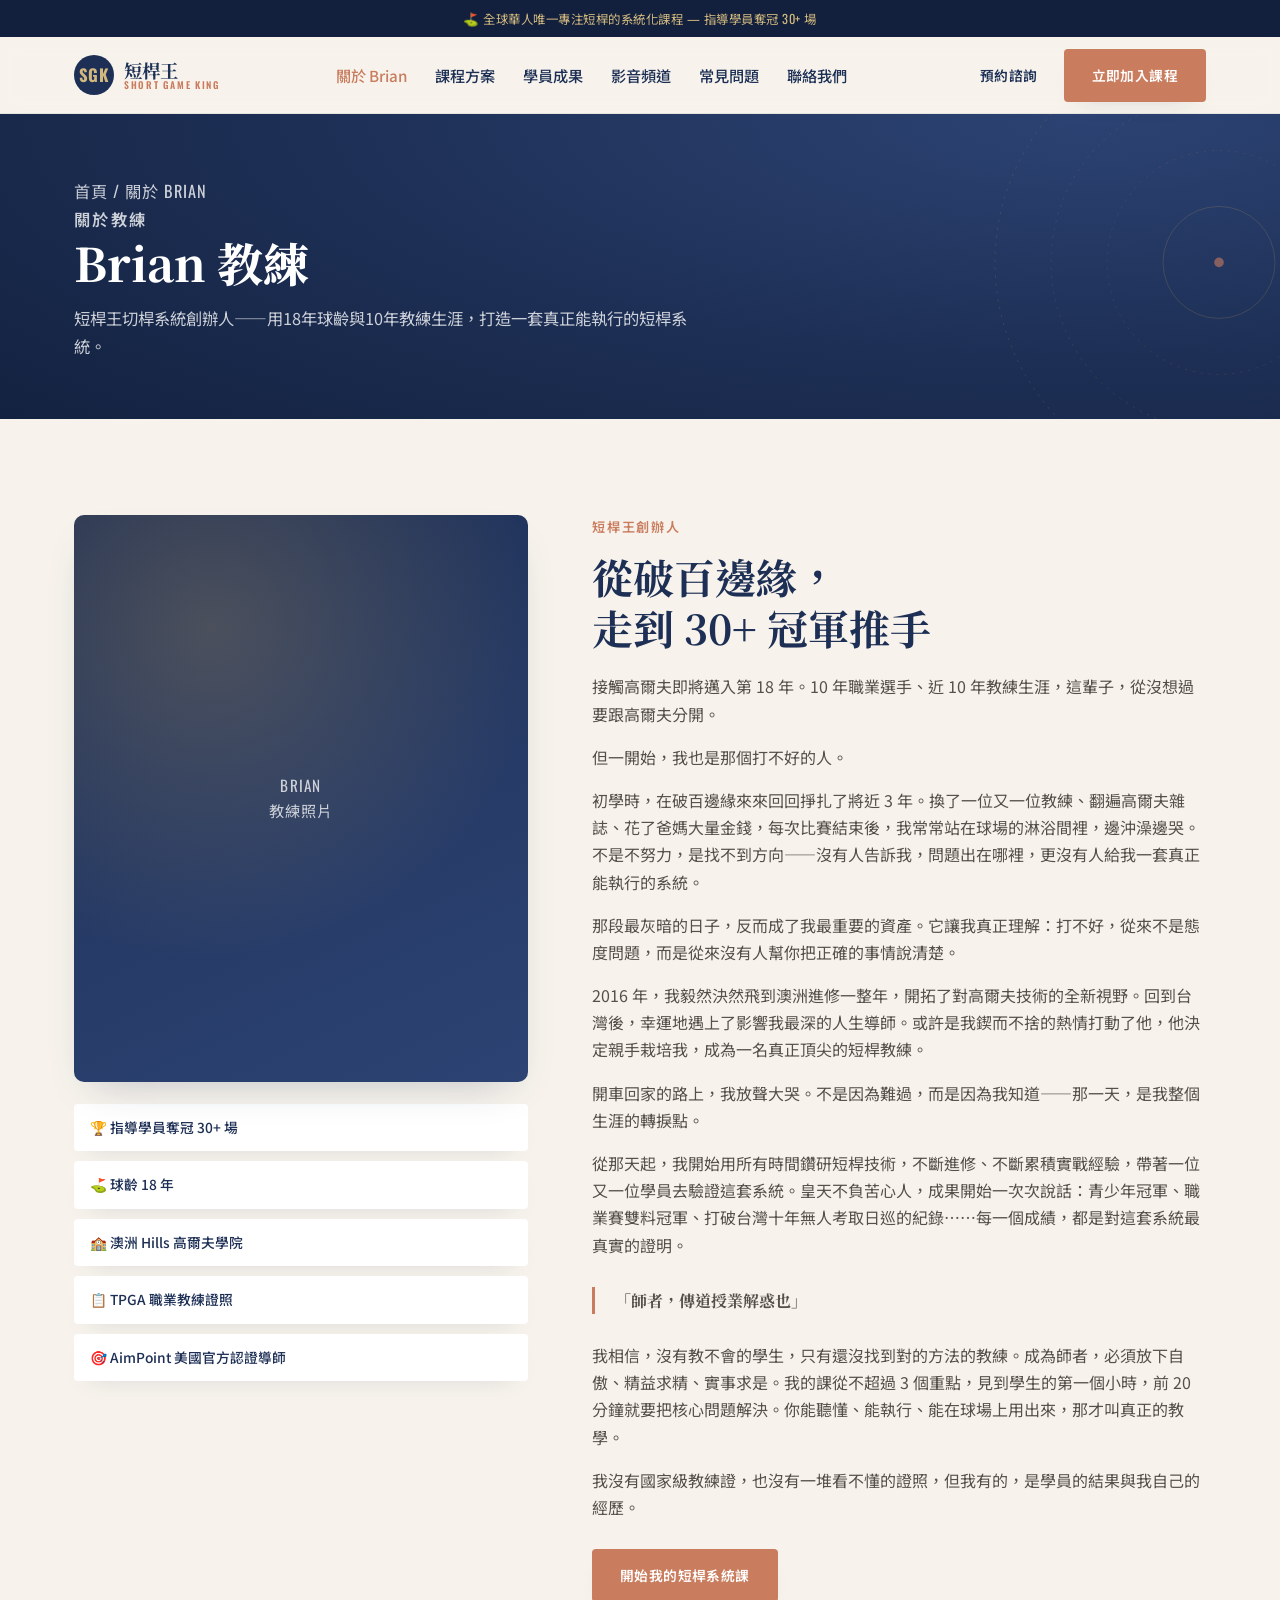
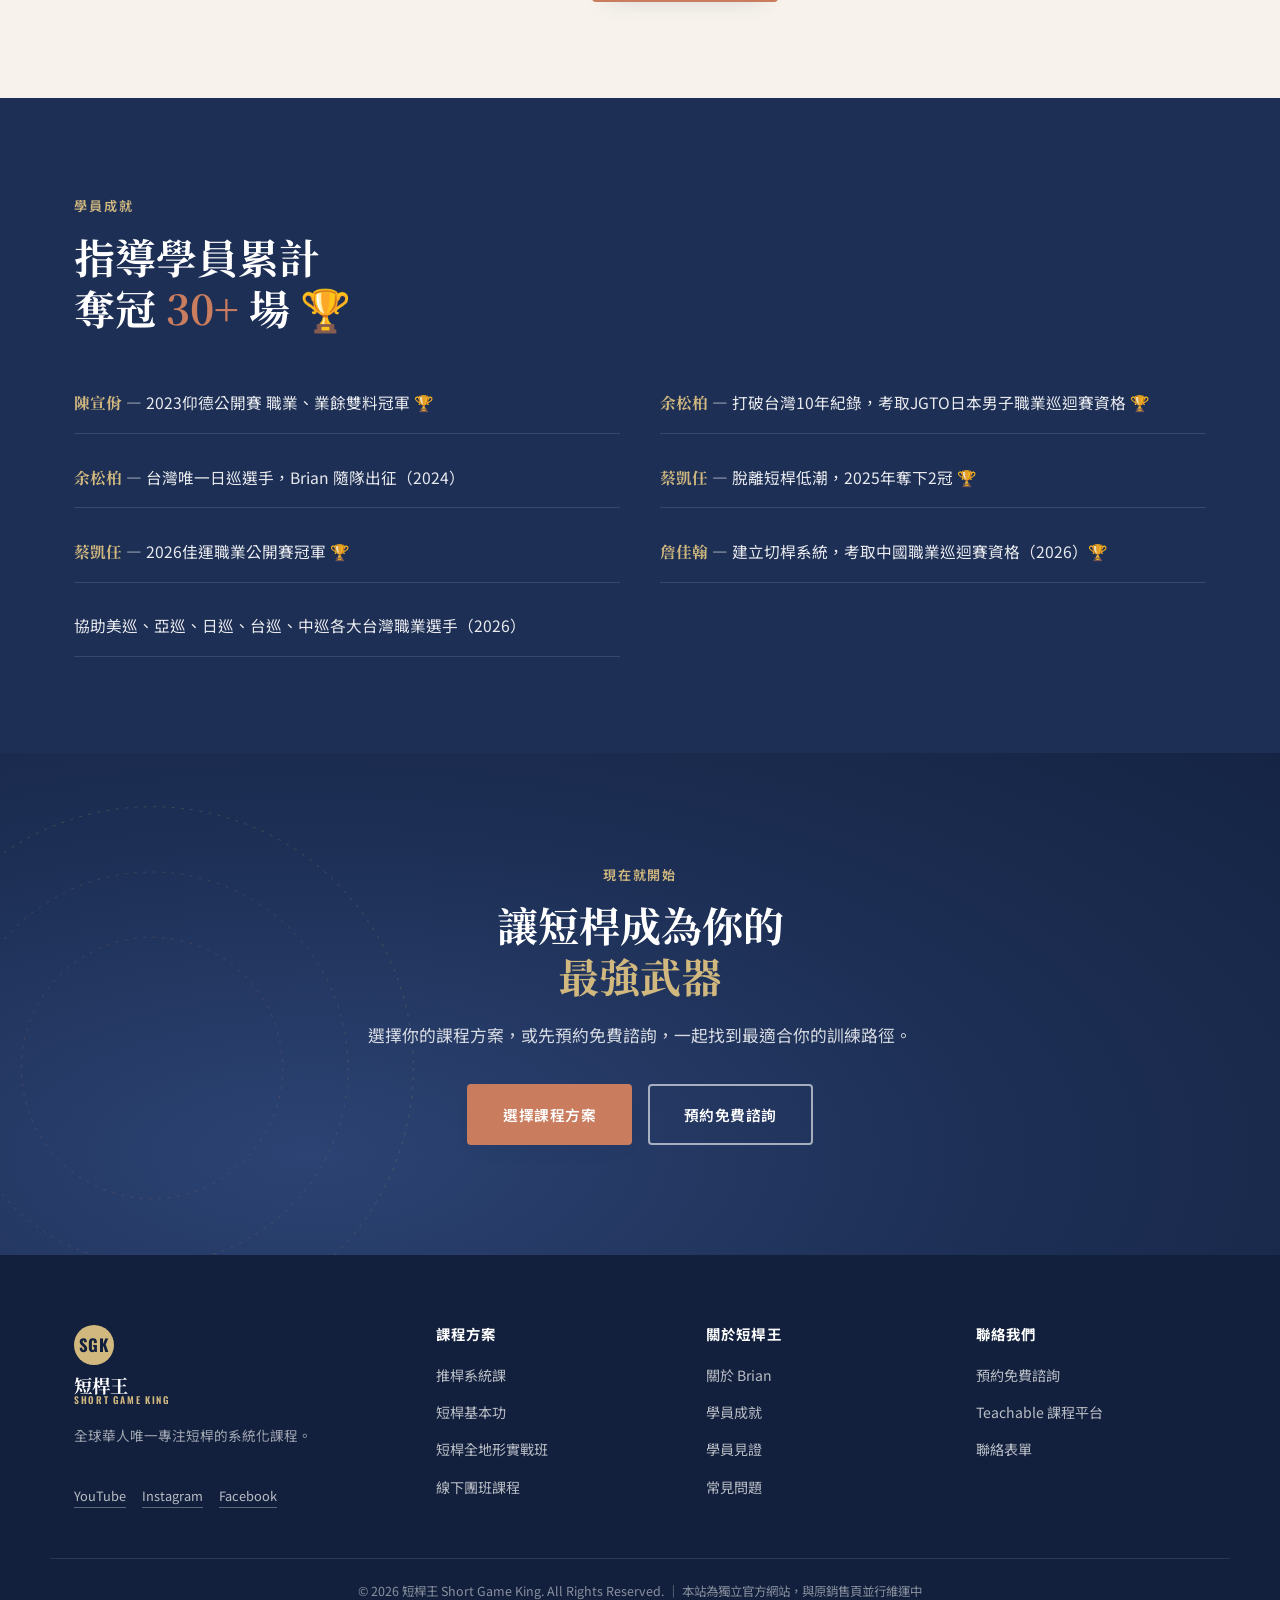
==== about.html @ 6f1ddd5a "Add files via upload" ====
<!DOCTYPE html>
<html lang="zh-Hant">
<head>
<meta charset="UTF-8">
<meta name="viewport" content="width=device-width, initial-scale=1.0">
<title>關於 Brian｜短桿王 SHORT GAME KING</title>
<meta name="description" content="認識短桿王創辦人Brian教練——18年球齡、TPGA職業教練、AimPoint美國官方認證導師。">
<link rel="icon" href="data:,">
<link rel="preconnect" href="https://fonts.googleapis.com">
<link rel="preconnect" href="https://fonts.gstatic.com" crossorigin>
<link href="https://fonts.googleapis.com/css2?family=Noto+Serif+TC:wght@500;700;900&family=Noto+Sans+TC:wght@400;500;700&family=Oswald:wght@400;500;600;700&display=swap" rel="stylesheet">
<link rel="stylesheet" href="assets/css/style.css">
</head>
<body class="">
<div class="announce-bar">
  <span>⛳ 全球華人唯一專注短桿的系統化課程 — 指導學員奪冠 30+ 場</span>
</div>

<header class="site-header" id="siteHeader">
  <div class="container header-inner">
    <a href="index.html" class="brand">
      <span class="brand-mark">SGK</span>
      <span class="brand-text">短桿王<em>SHORT GAME KING</em></span>
    </a>

    <nav class="main-nav" id="mainNav">
      <ul>
        <li><a href="about.html" class="is-active">關於 Brian</a></li>
        <li class="has-dropdown">
          <a href="courses.html">課程方案</a>
          <ul class="dropdown">
            <li><a href="courses.html#course-putting">推桿系統課</a></li>
            <li><a href="courses.html#course-basic">短桿基本功</a></li>
            <li><a href="courses.html#course-pro">短桿全地形實戰班</a></li>
            <li><a href="courses.html#group-class">切桿線下團班</a></li>
          </ul>
        </li>
        <li><a href="results.html">學員成果</a></li>
        <li><a href="media.html">影音頻道</a></li>
        <li><a href="faq.html">常見問題</a></li>
        <li><a href="contact.html">聯絡我們</a></li>
      </ul>
    </nav>

    <div class="header-cta">
      <a href="contact.html" class="btn btn-ghost">預約諮詢</a>
      <a href="courses.html" class="btn btn-primary">立即加入課程</a>
    </div>

    <button class="nav-toggle" id="navToggle" aria-label="開啟選單" aria-expanded="false">
      <span></span><span></span><span></span>
    </button>
  </div>
</header>
<main>
  <section class="page-hero">
    <div class="rings-decor " aria-hidden="true">
      <svg viewBox="0 0 600 600" xmlns="http://www.w3.org/2000/svg">
        <circle cx="300" cy="300" r="280" class="ring ring-1"/>
        <circle cx="300" cy="300" r="210" class="ring ring-2"/>
        <circle cx="300" cy="300" r="140" class="ring ring-3"/>
        <circle cx="300" cy="300" r="70" class="ring ring-4"/>
        <circle cx="300" cy="300" r="6" class="ring-pin"/>
      </svg>
    </div>
    <div class="container">
      <p class="breadcrumb"><a href="index.html">首頁</a> / 關於 Brian</p>
      <p class="section-eyebrow section-eyebrow--light">關於教練</p>
      <h1>Brian 教練</h1>
      <p>短桿王切桿系統創辦人——用18年球齡與10年教練生涯，打造一套真正能執行的短桿系統。</p>
    </div>
  </section>


  <section class="coach section">
    <div class="container coach-grid">
      <div class="coach-media" aria-hidden="true">
        <div class="coach-photo-frame"><span class="coach-photo-placeholder">Brian<br>教練照片</span></div>
        <div class="coach-badges">
          <span>🏆 指導學員奪冠 30+ 場</span>
          <span>⛳ 球齡 18 年</span>
          <span>🏫 澳洲 Hills 高爾夫學院</span>
          <span>📋 TPGA 職業教練證照</span>
          <span>🎯 AimPoint 美國官方認證導師</span>
        </div>
      </div>
      <div class="coach-content">
        <p class="section-eyebrow">短桿王創辦人</p>
        <h2 class="section-title">從破百邊緣，<br>走到 30+ 冠軍推手</h2>
        <div class="coach-story">
          <p>接觸高爾夫即將邁入第 18 年。10 年職業選手、近 10 年教練生涯，這輩子，從沒想過要跟高爾夫分開。</p>
          <p>但一開始，我也是那個打不好的人。</p>
          <p>初學時，在破百邊緣來來回回掙扎了將近 3 年。換了一位又一位教練、翻遍高爾夫雜誌、花了爸媽大量金錢，每次比賽結束後，我常常站在球場的淋浴間裡，邊沖澡邊哭。不是不努力，是找不到方向——沒有人告訴我，問題出在哪裡，更沒有人給我一套真正能執行的系統。</p>
          <p>那段最灰暗的日子，反而成了我最重要的資產。它讓我真正理解：打不好，從來不是態度問題，而是從來沒有人幫你把正確的事情說清楚。</p>
          <p>2016 年，我毅然決然飛到澳洲進修一整年，開拓了對高爾夫技術的全新視野。回到台灣後，幸運地遇上了影響我最深的人生導師。或許是我鍥而不捨的熱情打動了他，他決定親手栽培我，成為一名真正頂尖的短桿教練。</p>
          <p>開車回家的路上，我放聲大哭。不是因為難過，而是因為我知道——那一天，是我整個生涯的轉捩點。</p>
          <p>從那天起，我開始用所有時間鑽研短桿技術，不斷進修、不斷累積實戰經驗，帶著一位又一位學員去驗證這套系統。皇天不負苦心人，成果開始一次次說話：青少年冠軍、職業賽雙料冠軍、打破台灣十年無人考取日巡的紀錄⋯⋯每一個成績，都是對這套系統最真實的證明。</p>
          <p class="coach-quote">「師者，傳道授業解惑也」</p>
          <p>我相信，沒有教不會的學生，只有還沒找到對的方法的教練。成為師者，必須放下自傲、精益求精、實事求是。我的課從不超過 3 個重點，見到學生的第一個小時，前 20 分鐘就要把核心問題解決。你能聽懂、能執行、能在球場上用出來，那才叫真正的教學。</p>
          <p>我沒有國家級教練證，也沒有一堆看不懂的證照，但我有的，是學員的結果與我自己的經歷。</p>
        </div>
        <a href="courses.html" class="btn btn-primary">開始我的短桿系統課</a>
      </div>
    </div>
  </section>

  <section class="achievements section">
    <div class="container">
      <p class="section-eyebrow">學員成就</p>
      <h2 class="section-title">指導學員累計<br>奪冠 <span class="text-gold">30+</span> 場 🏆</h2>
      <ul class="achieve-list">
        <li><strong>陳宣佾</strong> — 2023仰德公開賽 職業、業餘雙料冠軍 🏆</li>
        <li><strong>余松柏</strong> — 打破台灣10年紀錄，考取JGTO日本男子職業巡迴賽資格 🏆</li>
        <li><strong>余松柏</strong> — 台灣唯一日巡選手，Brian 隨隊出征（2024）</li>
        <li><strong>蔡凱任</strong> — 脫離短桿低潮，2025年奪下2冠 🏆</li>
        <li><strong>蔡凱任</strong> — 2026佳運職業公開賽冠軍 🏆</li>
        <li><strong>詹佳翰</strong> — 建立切桿系統，考取中國職業巡迴賽資格（2026）🏆</li>
        <li>協助美巡、亞巡、日巡、台巡、中巡各大台灣職業選手（2026）</li>
      </ul>
    </div>
  </section>

  <section class="final-cta" id="contact-cta">
    <div class="rings-decor" aria-hidden="true">
      <svg viewBox="0 0 600 600" xmlns="http://www.w3.org/2000/svg">
        <circle cx="300" cy="300" r="280" class="ring ring-1"/>
        <circle cx="300" cy="300" r="210" class="ring ring-2"/>
        <circle cx="300" cy="300" r="140" class="ring ring-3"/>
      </svg>
    </div>
    <div class="container final-cta-inner">
      <p class="section-eyebrow section-eyebrow--light">現在就開始</p>
      <h2 class="section-title section-title--light">讓短桿成為你的<br><span class="text-gold">最強武器</span></h2>
      <p class="final-cta-desc">選擇你的課程方案，或先預約免費諮詢，一起找到最適合你的訓練路徑。</p>
      <div class="hero-actions">
        <a href="courses.html" class="btn btn-primary btn-lg">選擇課程方案</a>
        <a href="https://calendly.com/shortgameking_tw/1v1_call" class="btn btn-outline-light btn-lg" target="_blank" rel="noopener">預約免費諮詢</a>
      </div>
    </div>
  </section>

</main>
<footer class="site-footer">
  <div class="container footer-grid">
    <div class="footer-brand">
      <span class="brand-mark">SGK</span>
      <span class="brand-text">短桿王<em>SHORT GAME KING</em></span>
      <p>全球華人唯一專注短桿的系統化課程。</p>
      <ul class="footer-social">
        <li><a href="#" id="footer-youtube">YouTube</a></li>
        <li><a href="#" id="footer-instagram">Instagram</a></li>
        <li><a href="#" id="footer-facebook">Facebook</a></li>
      </ul>
    </div>
    <div class="footer-col">
      <h4>課程方案</h4>
      <ul>
        <li><a href="courses.html#course-putting">推桿系統課</a></li>
        <li><a href="courses.html#course-basic">短桿基本功</a></li>
        <li><a href="courses.html#course-pro">短桿全地形實戰班</a></li>
        <li><a href="courses.html#group-class">線下團班課程</a></li>
      </ul>
    </div>
    <div class="footer-col">
      <h4>關於短桿王</h4>
      <ul>
        <li><a href="about.html">關於 Brian</a></li>
        <li><a href="results.html">學員成就</a></li>
        <li><a href="results.html#testimonials">學員見證</a></li>
        <li><a href="faq.html">常見問題</a></li>
      </ul>
    </div>
    <div class="footer-col">
      <h4>聯絡我們</h4>
      <ul>
        <li><a href="https://calendly.com/shortgameking_tw/1v1_call" target="_blank" rel="noopener">預約免費諮詢</a></li>
        <li><a href="https://shortgameking_tw.teachable.com" target="_blank" rel="noopener">Teachable 課程平台</a></li>
        <li><a href="contact.html">聯絡表單</a></li>
      </ul>
    </div>
  </div>
  <div class="container footer-bottom">
    <p>© <span id="year"></span> 短桿王 Short Game King. All Rights Reserved. ｜ 本站為獨立官方網站，與原銷售頁並行維運中</p>
  </div>
</footer>

<a href="contact.html" class="sticky-cta">預約免費諮詢</a>

<script src="assets/js/script.js"></script>
</body>
</html>
---- assets/css/style.css ----
/* ==========================================================
   短桿王 SHORT GAME KING — 官方網站 Design Tokens
   Color: Navy #1D2F55 / Terracotta #C97C5E / Gold #C9A45C / Cream #F7F3EC
   Type: Noto Serif TC (display) + Noto Sans TC (body) + Oswald (utility/stat)
   Signature: 距離環 Distance Rings — 呼應 AimPoint 果嶺判讀 / 推桿距離控制
   ========================================================== */

:root{
  --navy:        #1D2F55;
  --navy-deep:   #12203D;
  --navy-tint:   #2C4373;
  --terracotta:  #C97C5E;
  --terracotta-deep:#B0603F;
  --gold:        #C9A45C;
  --gold-light:  #D1B87F;
  --cream:       #F7F3EC;
  --cream-deep:  #EFE8DA;
  --ink:         #201C18;
  --ink-soft:    #55504A;
  --white:       #FFFFFF;

  --font-display: 'Noto Serif TC', serif;
  --font-body:    'Noto Sans TC', sans-serif;
  --font-utility: 'Oswald', 'Noto Sans TC', sans-serif;

  --radius: 4px;
  --radius-lg: 10px;
  --shadow-card: 0 18px 40px -20px rgba(29,47,85,.28);
  --shadow-soft: 0 10px 26px -16px rgba(29,47,85,.22);
  --container-w: 1180px;
}

*,*::before,*::after{ box-sizing: border-box; }
html{ scroll-behavior: smooth; }
body{
  margin:0;
  font-family: var(--font-body);
  color: var(--ink);
  background: var(--cream);
  line-height: 1.7;
  -webkit-font-smoothing: antialiased;
}
img{ max-width:100%; display:block; }
a{ color: inherit; text-decoration: none; }
ul{ list-style:none; margin:0; padding:0; }
h1,h2,h3,h4{ font-family: var(--font-display); margin:0; color: var(--navy); line-height:1.25; }
p{ margin:0 0 1em; }
.container{ max-width: var(--container-w); margin:0 auto; padding: 0 24px; }

:focus-visible{ outline: 3px solid var(--terracotta); outline-offset: 2px; }

@media (prefers-reduced-motion: reduce){
  *{ animation-duration: .001ms !important; animation-iteration-count: 1 !important; transition-duration: .001ms !important; scroll-behavior: auto !important; }
}

/* ---------- Buttons ---------- */
.btn{
  display:inline-flex; align-items:center; gap:8px;
  font-family: var(--font-utility);
  font-weight:600; letter-spacing:.03em; text-transform:uppercase; font-size:.86rem;
  padding: 13px 26px;
  border-radius: var(--radius);
  border: 2px solid transparent;
  cursor:pointer;
  transition: transform .18s ease, box-shadow .18s ease, background .18s ease, color .18s ease, border-color .18s ease;
  white-space: nowrap;
}
.btn:hover{ transform: translateY(-2px); }
.btn-primary{ background: var(--terracotta); color: var(--white); box-shadow: var(--shadow-soft); }
.btn-primary:hover{ background: var(--terracotta-deep); }
.btn-outline{ background: transparent; color: var(--navy); border-color: var(--navy); }
.btn-outline:hover{ background: var(--navy); color: var(--white); }
.btn-outline-light{ background: transparent; color: var(--white); border-color: rgba(255,255,255,.6); }
.btn-outline-light:hover{ background: var(--white); color: var(--navy); border-color: var(--white); }
.btn-ghost{ background: transparent; color: var(--navy); padding: 13px 14px; }
.btn-ghost:hover{ color: var(--terracotta); transform:none; }
.btn-lg{ padding: 16px 34px; font-size: .92rem; }
.btn-sm{ padding: 9px 18px; font-size: .76rem; width:100%; justify-content:center; }

/* ---------- Section shells ---------- */
.section{ padding: 96px 0; }
.section.section-tight{ padding: 70px 0; }
.section-eyebrow{
  font-family: var(--font-utility);
  text-transform: uppercase; letter-spacing:.14em; font-size:.82rem;
  color: var(--terracotta); font-weight:600; margin: 0 0 14px;
}
.section-eyebrow--light{ color: var(--gold-light); }
.section-title{ font-size: clamp(1.9rem, 3.2vw, 2.7rem); font-weight:700; margin-bottom: 20px; }
.section-title--light{ color: var(--white); }
.section-desc{ max-width: 640px; color: var(--ink-soft); font-size: 1.05rem; }
.text-gold{ color: var(--terracotta); }
.final-cta .text-gold, .page-hero .text-gold{ color: var(--gold-light); }

/* ==========================================================
   Announcement bar + Header
   ========================================================== */
.announce-bar{
  background: var(--navy-deep); color: var(--gold-light);
  text-align:center; font-family: var(--font-utility);
  font-size: .78rem; letter-spacing:.04em; padding: 8px 16px;
}

.site-header{
  position: sticky; top:0; z-index: 60;
  background: rgba(247,243,236,.92); backdrop-filter: blur(8px);
  border-bottom: 1px solid rgba(29,47,85,.08);
}
.header-inner{ display:flex; align-items:center; justify-content:space-between; gap: 24px; height: 76px; }
.brand{ display:flex; align-items:center; gap:10px; flex-shrink:0; }
.brand-mark{
  font-family: var(--font-utility); font-weight:700; font-size:1.05rem;
  background: var(--navy); color: var(--gold-light);
  width:40px; height:40px; border-radius:50%;
  display:flex; align-items:center; justify-content:center; letter-spacing:.02em;
}
.brand-text{ font-family: var(--font-display); font-weight:700; font-size:1.15rem; color: var(--navy); display:flex; flex-direction:column; line-height:1.1; }
.brand-text em{ font-style:normal; font-family: var(--font-utility); font-size:.6rem; letter-spacing:.18em; color: var(--terracotta); font-weight:600; }

.main-nav ul{ display:flex; gap: 28px; }
.main-nav > ul > li{ position:relative; }
.main-nav a{ font-size:.95rem; font-weight:500; color: var(--navy); padding:8px 0; }
.main-nav > ul > li > a:hover, .main-nav a.is-active{ color: var(--terracotta); }
.has-dropdown .dropdown{
  position:absolute; top: 100%; left:50%; transform: translateX(-50%);
  background: var(--white); border-radius: var(--radius-lg); box-shadow: var(--shadow-card);
  padding: 10px; min-width: 220px; opacity:0; visibility:hidden; translate: 0 6px;
  transition: opacity .18s ease, translate .18s ease, visibility .18s ease;
}
.has-dropdown:hover .dropdown, .has-dropdown:focus-within .dropdown{ opacity:1; visibility:visible; translate:0 0; }
.dropdown li a{ display:block; padding: 9px 12px; border-radius: 6px; font-size:.88rem; }
.dropdown li a:hover{ background: var(--cream); color: var(--terracotta); }

.header-cta{ display:flex; align-items:center; gap: 10px; flex-shrink:0; }
.nav-toggle{ display:none; }

@media (max-width: 960px){
  .main-nav{
    position: fixed; inset: 76px 0 0 0; background: var(--navy);
    padding: 30px 24px; transform: translateX(100%);
    transition: transform .28s ease; overflow-y:auto;
  }
  .main-nav.open{ transform: translateX(0); }
  .main-nav ul{ flex-direction:column; gap: 4px; }
  .main-nav a{ color: var(--white); font-size:1.05rem; padding: 12px 4px; display:block; }
  .has-dropdown .dropdown{
    position:static; transform:none; box-shadow:none; background: rgba(255,255,255,.06);
    opacity:1; visibility:visible; margin-top:4px;
  }
  .dropdown li a{ color: var(--cream); }
  .dropdown li a:hover{ background: rgba(255,255,255,.08); color: var(--gold-light); }
  .header-cta{ display:none; }
  .nav-toggle{
    display:flex; flex-direction:column; justify-content:center; gap:5px;
    width:38px; height:38px; background:none; border:none; cursor:pointer; padding:0;
  }
  .nav-toggle span{ width:100%; height:2px; background: var(--navy); transition: transform .25s ease, opacity .25s ease; }
  .nav-toggle[aria-expanded="true"] span:nth-child(1){ transform: translateY(7px) rotate(45deg); }
  .nav-toggle[aria-expanded="true"] span:nth-child(2){ opacity:0; }
  .nav-toggle[aria-expanded="true"] span:nth-child(3){ transform: translateY(-7px) rotate(-45deg); }
}

/* ==========================================================
   Hero (homepage) — 距離環 Distance Rings signature
   ========================================================== */
.hero{
  position:relative; overflow:hidden;
  background: radial-gradient(120% 140% at 78% 20%, var(--navy-tint) 0%, var(--navy) 46%, var(--navy-deep) 100%);
  padding: 100px 0 120px;
  isolation: isolate;
}
.rings-decor{
  position:absolute; z-index:-1; opacity:.9;
}
.rings-decor svg{ width:100%; height:100%; }
.rings-decor .ring{ fill:none; stroke: rgba(201,164,92,.35); stroke-width:1; stroke-dasharray: 3 7; }
.rings-decor .ring-2{ stroke: rgba(201,164,92,.28); }
.rings-decor .ring-3{ stroke: rgba(201,124,94,.32); }
.rings-decor .ring-4{ stroke: rgba(201,164,92,.4); stroke-dasharray: none; }
.rings-decor .ring-pin{ fill: var(--terracotta); }

.hero .rings-decor{ top:50%; right:-8%; translate: 0 -50%; width: min(60vw, 720px); aspect-ratio:1; }

.hero-inner{ max-width: 660px; }
.eyebrow{
  font-family: var(--font-utility); text-transform:uppercase; letter-spacing:.16em;
  color: var(--gold-light); font-size:.85rem; font-weight:600; margin: 0 0 18px;
}
.hero h1{
  color: var(--white); font-size: clamp(2.5rem, 5.4vw, 4.1rem); font-weight:900; margin-bottom: 26px;
}
.hero-lede{ color: rgba(255,255,255,.82); font-size: 1.12rem; max-width: 560px; margin-bottom: 34px; }
.hero-actions{ display:flex; flex-wrap:wrap; gap: 16px; margin-bottom: 40px; }
.hero-checks{ display:flex; flex-direction:column; gap:10px; }
.hero-checks li{ color: rgba(255,255,255,.88); font-size:.96rem; padding-left: 28px; position:relative; }
.hero-checks li::before{ content:"✓"; position:absolute; left:0; top:0; color: var(--gold); font-weight:700; }

/* ---------- Page hero (inner pages) ---------- */
.page-hero{
  position:relative; overflow:hidden; isolation:isolate;
  background: radial-gradient(120% 160% at 85% 0%, var(--navy-tint) 0%, var(--navy) 50%, var(--navy-deep) 100%);
  padding: 64px 0 58px;
}
.page-hero .rings-decor{ top:50%; right:-14%; translate:0 -50%; width: min(46vw,480px); aspect-ratio:1; opacity:.6; }
.breadcrumb{ font-family: var(--font-utility); font-size:.76rem; letter-spacing:.06em; color: rgba(255,255,255,.55); margin-bottom:16px; text-transform:uppercase; }
.breadcrumb a{ color: rgba(255,255,255,.75); }
.breadcrumb a:hover{ color: var(--gold-light); }
.page-hero h1{ color:var(--white); font-size: clamp(2rem,3.6vw,2.9rem); font-weight:800; margin-bottom:14px; }
.page-hero p{ color: rgba(255,255,255,.78); max-width: 620px; font-size:1.02rem; margin:0; }

/* ---------- Stat bar ---------- */
.stat-bar{ background: var(--navy-deep); border-top: 1px solid rgba(255,255,255,.08); }
.stat-grid{ display:grid; grid-template-columns: repeat(4,1fr); padding: 34px 24px; }
.stat{ text-align:center; border-left: 1px solid rgba(255,255,255,.12); padding: 0 12px; }
.stat:first-child{ border-left:none; }
.stat-num{ display:block; font-family: var(--font-utility); font-weight:700; font-size: clamp(1.3rem,2.4vw,1.9rem); color: var(--gold-light); letter-spacing:.02em; }
.stat-label{ display:block; font-size:.78rem; color: rgba(255,255,255,.7); margin-top:4px; letter-spacing:.03em; }
@media (max-width: 720px){
  .stat-grid{ grid-template-columns: repeat(2,1fr); row-gap: 22px; }
  .stat:nth-child(3){ border-left: 1px solid rgba(255,255,255,.12); }
}

/* ==========================================================
   Pain points
   ========================================================== */
.pain{ background: var(--cream); }
.pain-grid{ display:grid; grid-template-columns: repeat(4,1fr); gap: 22px; margin-top: 44px; }
.pain-card{ background: var(--white); border-radius: var(--radius-lg); padding: 30px 24px; box-shadow: var(--shadow-soft); border-top: 3px solid var(--terracotta); }
.pain-icon{ font-size: 2rem; display:block; margin-bottom: 14px; }
.pain-card h3{ font-size: 1.08rem; margin-bottom: 10px; }
.pain-card p{ color: var(--ink-soft); font-size:.92rem; margin:0; }
@media (max-width: 960px){ .pain-grid{ grid-template-columns: repeat(2,1fr); } }
@media (max-width: 560px){ .pain-grid{ grid-template-columns: 1fr; } }

/* ==========================================================
   Teaser cards (Home page → links out to full pages)
   ========================================================== */
.teaser-grid{ display:grid; grid-template-columns: repeat(3,1fr); gap: 26px; margin-top: 46px; }
.teaser-card{
  background: var(--white); border-radius: var(--radius-lg); padding: 32px 26px;
  box-shadow: var(--shadow-soft); display:flex; flex-direction:column; height:100%;
  border: 1px solid rgba(29,47,85,.06); transition: transform .2s ease, box-shadow .2s ease;
}
.teaser-card:hover{ transform: translateY(-4px); box-shadow: var(--shadow-card); }
.teaser-card .teaser-tag{ font-family: var(--font-utility); font-size:.72rem; text-transform:uppercase; letter-spacing:.08em; color: var(--terracotta); font-weight:600; margin-bottom:10px; }
.teaser-card h3{ font-size:1.2rem; margin-bottom: 10px; }
.teaser-card p{ color: var(--ink-soft); font-size:.92rem; flex-grow:1; }
.teaser-card .teaser-link{ font-family: var(--font-utility); font-weight:600; font-size:.85rem; color: var(--navy); text-transform:uppercase; letter-spacing:.03em; }
.teaser-card .teaser-link:hover{ color: var(--terracotta); }
@media (max-width: 900px){ .teaser-grid{ grid-template-columns: 1fr; } }

.two-up-teaser{ display:grid; grid-template-columns: 1fr 1fr; gap: 26px; margin-top: 46px; }
@media (max-width: 800px){ .two-up-teaser{ grid-template-columns: 1fr; } }

/* ==========================================================
   Pricing / Courses
   ========================================================== */
.courses{ background: var(--white); }
.pricing-grid{ display:grid; grid-template-columns: repeat(3,1fr); gap: 26px; margin-top: 50px; align-items: stretch; }
.price-card{ position:relative; background: var(--cream); border-radius: var(--radius-lg); padding: 34px 28px 30px; display:flex; flex-direction:column; border: 1px solid rgba(29,47,85,.08); }
.price-card--featured{ background: linear-gradient(165deg, var(--navy) 0%, var(--navy-deep) 100%); color: var(--white); box-shadow: 0 30px 60px -24px rgba(29,47,85,.5); transform: translateY(-10px); }
.price-card--featured .price-name, .price-card--featured .price-desc{ color: var(--white); }
.price-card--featured .price-sub, .price-card--featured .price-note{ color: rgba(255,255,255,.68); }
.price-card--featured .price-features li{ color: rgba(255,255,255,.92); border-color: rgba(255,255,255,.14); }
.price-card--featured .price-features li::before{ color: var(--gold-light); }
.price-badge{ position:absolute; top:-14px; left:28px; background: var(--terracotta); color:#fff; font-family: var(--font-utility); font-size:.72rem; letter-spacing:.08em; text-transform:uppercase; padding: 6px 14px; border-radius: 999px; font-weight:600; }
.price-name{ font-size:1.4rem; margin-bottom: 4px; }
.price-sub{ font-size:.84rem; color: var(--ink-soft); margin-bottom: 18px; }
.price-tag{ display:flex; align-items:baseline; gap:4px; margin-bottom:2px; }
.price-currency{ font-family: var(--font-utility); font-size:1.2rem; color: var(--terracotta); font-weight:600; }
.price-card--featured .price-currency{ color: var(--gold-light); }
.price-num{ font-family: var(--font-utility); font-size:2.6rem; font-weight:700; }
.price-unit{ font-family: var(--font-utility); font-size:.85rem; color: var(--ink-soft); }
.price-card--featured .price-unit{ color: rgba(255,255,255,.68); }
.price-note{ font-size:.78rem; color: var(--ink-soft); margin-bottom: 18px; }
.price-desc{ font-size:.92rem; color: var(--ink-soft); margin-bottom: 22px; }
.price-features{ margin-bottom: 26px; flex-grow:1; }
.price-features li{ padding: 9px 0 9px 26px; position:relative; font-size:.9rem; border-top: 1px solid rgba(29,47,85,.08); }
.price-features li:first-child{ border-top:none; }
.price-features li::before{ content:"✓"; position:absolute; left:0; top:9px; color: var(--terracotta); font-weight:700; }
.price-card .btn{ width:100%; justify-content:center; }
.price-upgrade{ font-size:.78rem; color: rgba(255,255,255,.75); margin: 14px 0 0; text-align:center; }
@media (max-width: 980px){
  .pricing-grid{ grid-template-columns: 1fr; max-width:460px; margin-inline:auto; }
  .price-card--featured{ transform:none; order:-1; }
}

/* ---------- Compare table ---------- */
.compare-wrap{ margin-top: 90px; }
.compare-title{ font-size: 1.15rem; font-weight:500; color: var(--ink-soft); max-width: 760px; margin-bottom: 30px; font-family: var(--font-body); }
.compare-table-scroll{ overflow-x:auto; border-radius: var(--radius-lg); box-shadow: var(--shadow-soft); }
.compare-table{ width:100%; border-collapse: collapse; min-width: 620px; background: var(--white); }
.compare-table th, .compare-table td{ padding: 14px 20px; text-align:center; font-size:.9rem; border-bottom: 1px solid rgba(29,47,85,.08); }
.compare-table thead th{ font-family: var(--font-display); font-weight:700; color: var(--navy); font-size:1rem; padding-top:24px; }
.compare-table thead th span{ display:block; font-family: var(--font-body); font-weight:400; font-size:.76rem; color: var(--ink-soft); margin-top:4px; }
.compare-table td:first-child, .compare-table th:first-child{ text-align:left; font-weight:500; color: var(--navy); }
.compare-table th.highlight{ background: var(--cream-deep); }
.compare-table td.highlight{ background: rgba(201,124,94,.06); font-weight:600; color: var(--terracotta-deep); }
.compare-table .group-label{ text-align:left; background: var(--navy); color: var(--gold-light); font-family: var(--font-utility); text-transform:uppercase; letter-spacing:.06em; font-size:.76rem; padding: 10px 20px; }
.compare-price-row td{ font-weight:700; font-size:1.05rem; color: var(--navy); }
.compare-price-row td span{ display:block; font-weight:400; font-size:.72rem; color: var(--ink-soft); }
.compare-cta-row td{ border-bottom:none; padding: 18px 20px 26px; }
.compare-footnote{ font-size:.8rem; color: var(--ink-soft); margin-top: 14px; }

/* ---------- Group class placeholder ---------- */
.group-class-note{ margin-top: 60px; background: var(--cream-deep); border: 1px dashed var(--terracotta); border-radius: var(--radius-lg); padding: 28px; display:flex; gap: 20px; align-items:flex-start; }
.group-class-icon{ font-size:1.8rem; flex-shrink:0; }
.group-class-note h4{ font-size:1.1rem; margin-bottom:8px; color: var(--navy); font-family: var(--font-display); }
.group-class-note p{ font-size:.92rem; color: var(--ink-soft); margin:0 0 6px; }
.placeholder-tag{ font-family: var(--font-utility); font-size:.72rem !important; letter-spacing:.06em; text-transform:uppercase; color: var(--terracotta) !important; font-weight:600; }

/* ==========================================================
   Coach (about page)
   ========================================================== */
.coach{ background: var(--cream); }
.coach-grid{ display:grid; grid-template-columns: 0.85fr 1.15fr; gap: 64px; align-items:start; }
.coach-photo-frame{ aspect-ratio: 4/5; border-radius: var(--radius-lg); background: linear-gradient(155deg, var(--navy) 0%, var(--navy-tint) 100%); display:flex; align-items:center; justify-content:center; box-shadow: var(--shadow-card); position:relative; overflow:hidden; }
.coach-photo-frame::after{ content:""; position:absolute; inset:0; background: radial-gradient(circle at 30% 20%, rgba(201,164,92,.25), transparent 60%); }
.coach-photo-placeholder{ color: rgba(255,255,255,.75); font-family: var(--font-utility); text-align:center; letter-spacing:.08em; font-size:.95rem; text-transform:uppercase; z-index:1; }
.coach-badges{ display:flex; flex-direction:column; gap:10px; margin-top: 22px; }
.coach-badges span{ background: var(--white); padding: 12px 16px; border-radius: var(--radius); font-size:.86rem; box-shadow: var(--shadow-soft); color: var(--navy); font-weight:500; }
.coach-role{ font-family: var(--font-utility); color: var(--terracotta); text-transform:uppercase; letter-spacing:.06em; font-size:.85rem; font-weight:600; margin-bottom: 26px; }
.coach-story p{ color: var(--ink-soft); font-size: 1rem; }
.coach-quote{ font-family: var(--font-display); font-size:1.3rem; color: var(--navy); font-weight:700; border-left: 3px solid var(--terracotta); padding-left: 20px; margin: 28px 0 !important; }
.coach-content .btn{ margin-top: 12px; }
@media (max-width: 900px){
  .coach-grid{ grid-template-columns: 1fr; gap: 40px; }
  .coach-photo-frame{ max-width: 320px; margin: 0 auto; }
  .coach-badges{ flex-direction:row; flex-wrap:wrap; justify-content:center; max-width:460px; margin-inline:auto; }
}

/* ==========================================================
   Achievements
   ========================================================== */
.achievements{ background: var(--navy); }
.achievements .section-eyebrow{ color: var(--gold-light); }
.achievements .section-title{ color: var(--white); }
.achieve-list{ margin-top: 40px; display:grid; grid-template-columns: repeat(2,1fr); gap: 14px 40px; }
.achieve-list li{ color: rgba(255,255,255,.9); font-size:.98rem; padding: 16px 0 16px 0; border-bottom: 1px solid rgba(255,255,255,.12); }
.achieve-list li strong{ color: var(--gold-light); font-family: var(--font-display); }
@media (max-width: 760px){ .achieve-list{ grid-template-columns: 1fr; } }

/* ==========================================================
   Testimonials
   ========================================================== */
.testimonials{ background: var(--white); }
.testi-grid{ display:grid; grid-template-columns: repeat(3,1fr); gap: 24px; margin-top: 46px; }
.testi-card{ background: var(--cream); border-radius: var(--radius-lg); padding: 26px 24px; display:flex; flex-direction:column; box-shadow: var(--shadow-soft); }
.testi-stars{ color: var(--gold); letter-spacing:2px; margin-bottom: 14px; font-size:.95rem; }
.testi-card p{ font-size:.9rem; color: var(--ink-soft); flex-grow:1; margin-bottom: 20px; }
.testi-person{ display:flex; align-items:center; gap: 12px; }
.testi-avatar{ width:42px; height:42px; border-radius:50%; background: var(--navy); color: var(--gold-light); display:flex; align-items:center; justify-content:center; font-family: var(--font-display); font-weight:700; flex-shrink:0; }
.testi-person strong{ display:block; font-size:.9rem; color: var(--navy); }
.testi-person small{ display:block; font-size:.76rem; color: var(--ink-soft); }
@media (max-width: 960px){ .testi-grid{ grid-template-columns: repeat(2,1fr); } }
@media (max-width: 620px){ .testi-grid{ grid-template-columns: 1fr; } }

/* ==========================================================
   Who is this for
   ========================================================== */
.who{ background: var(--cream); }
.who-grid{ display:grid; grid-template-columns: repeat(4,1fr); gap: 22px; margin-top: 44px; }
.who-card{ text-align:center; padding: 30px 20px; }
.who-icon{ font-size:2.2rem; display:block; margin-bottom: 14px; }
.who-card h3{ font-size:1.02rem; margin-bottom: 8px; }
.who-card p{ font-size:.88rem; color: var(--ink-soft); margin:0; }
@media (max-width: 900px){ .who-grid{ grid-template-columns: repeat(2,1fr); } }

/* ==========================================================
   Media / social
   ========================================================== */
.media{ background: var(--white); }
.media-grid{ display:grid; grid-template-columns: repeat(3,1fr); gap: 22px; margin-top: 44px; }
.media-card{ background: var(--navy); color: var(--white); border-radius: var(--radius-lg); padding: 34px 26px; text-align:center; transition: transform .2s ease, box-shadow .2s ease; box-shadow: var(--shadow-soft); }
.media-card:hover{ transform: translateY(-4px); box-shadow: var(--shadow-card); }
.media-icon{ display:inline-flex; align-items:center; justify-content:center; width:52px; height:52px; border-radius:50%; background: rgba(201,164,92,.16); color: var(--gold-light); font-size:1.3rem; margin-bottom: 16px; font-family: var(--font-utility); font-weight:700; }
.media-card h3{ color: var(--white); font-size:1.1rem; margin-bottom: 8px; }
.media-card p{ margin:0; }
@media (max-width: 760px){ .media-grid{ grid-template-columns: 1fr; } }

.video-placeholder-grid{ display:grid; grid-template-columns: repeat(3,1fr); gap:22px; margin-top:44px; }
.video-placeholder{ aspect-ratio:16/9; background: var(--cream-deep); border: 1px dashed var(--terracotta); border-radius: var(--radius-lg); display:flex; align-items:center; justify-content:center; flex-direction:column; gap:8px; color: var(--terracotta); font-family: var(--font-utility); font-size:.78rem; letter-spacing:.05em; text-transform:uppercase; text-align:center; padding: 16px; }
.video-placeholder span.play-ico{ font-size:1.6rem; }
@media (max-width: 900px){ .video-placeholder-grid{ grid-template-columns: repeat(2,1fr); } }
@media (max-width: 600px){ .video-placeholder-grid{ grid-template-columns: 1fr; } }

/* ==========================================================
   FAQ accordion
   ========================================================== */
.faq{ background: var(--cream); }
.faq-list{ margin-top: 40px; max-width: 780px; }
.faq-item{ border-bottom: 1px solid rgba(29,47,85,.14); }
.faq-q{ width:100%; display:flex; justify-content:space-between; align-items:center; gap:16px; background:none; border:none; text-align:left; cursor:pointer; font-family: var(--font-display); font-size: 1.05rem; font-weight:700; color: var(--navy); padding: 22px 4px; }
.faq-toggle{ font-family: var(--font-utility); font-size:1.3rem; color: var(--terracotta); flex-shrink:0; transition: transform .25s ease; }
.faq-item.open .faq-toggle{ transform: rotate(45deg); }
.faq-a{ max-height:0; overflow:hidden; transition: max-height .3s ease; }
.faq-a p{ padding: 0 4px 22px; color: var(--ink-soft); font-size:.95rem; margin:0; }

/* ==========================================================
   Contact page
   ========================================================== */
.contact{ background: var(--white); }
.contact-grid{ display:grid; grid-template-columns: 1fr 1fr; gap: 40px; margin-top: 46px; }
.contact-card{ background: var(--cream); border-radius: var(--radius-lg); padding: 34px 30px; box-shadow: var(--shadow-soft); }
.contact-card h3{ font-size:1.2rem; margin-bottom: 12px; }
.contact-card p{ color: var(--ink-soft); font-size:.94rem; }
.contact-list{ margin-top:18px; display:flex; flex-direction:column; gap:14px; }
.contact-list li{ display:flex; align-items:center; gap:12px; font-size:.92rem; color: var(--ink-soft); }
.contact-list .ci{ width:34px; height:34px; border-radius:50%; background: var(--navy); color: var(--gold-light); display:flex; align-items:center; justify-content:center; flex-shrink:0; font-size:.9rem; }
@media (max-width: 800px){ .contact-grid{ grid-template-columns: 1fr; } }

/* ==========================================================
   Final CTA
   ========================================================== */
.final-cta{ position:relative; overflow:hidden; isolation:isolate; background: radial-gradient(120% 140% at 24% 80%, var(--navy-tint) 0%, var(--navy) 45%, var(--navy-deep) 100%); padding: 110px 0; }
.final-cta .rings-decor{ right:auto; left:-10%; top:auto; bottom:-20%; translate:0; opacity:.7; position:absolute; width:min(50vw,560px); aspect-ratio:1; }
.final-cta-inner{ max-width: 640px; text-align:center; margin:0 auto; }
.final-cta-desc{ color: rgba(255,255,255,.82); font-size:1.05rem; margin-bottom: 34px; }
.final-cta .hero-actions{ justify-content:center; margin-bottom:0; }

/* ==========================================================
   Footer
   ========================================================== */
.site-footer{ background: var(--navy-deep); color: rgba(255,255,255,.75); padding: 70px 0 0; }
.footer-grid{ display:grid; grid-template-columns: 1.4fr 1fr 1fr 1fr; gap: 40px; padding-bottom: 50px; }
.footer-brand .brand-mark{ background: var(--gold-light); color: var(--navy-deep); }
.footer-brand{ display:flex; flex-direction:column; align-items:flex-start; gap:10px; }
.footer-brand .brand-text{ color: var(--white); }
.footer-brand .brand-text em{ color: var(--gold-light); }
.footer-brand p{ font-size:.85rem; color: rgba(255,255,255,.6); margin-top:8px; }
.footer-social{ display:flex; gap: 16px; margin-top: 10px; }
.footer-social a{ font-size:.8rem; color: rgba(255,255,255,.7); border-bottom: 1px solid rgba(255,255,255,.3); padding-bottom:2px; }
.footer-social a:hover{ color: var(--gold-light); border-color: var(--gold-light); }
.footer-col h4{ color: var(--white); font-size:.9rem; text-transform:uppercase; letter-spacing:.08em; font-family: var(--font-utility); margin-bottom: 18px; }
.footer-col ul{ display:flex; flex-direction:column; gap: 10px; }
.footer-col a{ font-size:.88rem; color: rgba(255,255,255,.7); }
.footer-col a:hover{ color: var(--gold-light); }
.footer-bottom{ border-top: 1px solid rgba(255,255,255,.1); padding: 22px 24px; text-align:center; font-size:.78rem; color: rgba(255,255,255,.5); }
@media (max-width: 900px){ .footer-grid{ grid-template-columns: repeat(2,1fr); } }
@media (max-width: 560px){ .footer-grid{ grid-template-columns: 1fr; } }

/* ==========================================================
   Sticky mobile CTA
   ========================================================== */
.sticky-cta{ display:none; position: fixed; bottom: 18px; left:50%; translate:-50% 0; z-index: 70; background: var(--terracotta); color:#fff; font-family: var(--font-utility); font-weight:600; letter-spacing:.03em; text-transform:uppercase; font-size:.82rem; padding: 13px 30px; border-radius: 999px; box-shadow: 0 12px 30px -8px rgba(29,47,85,.5); }
@media (max-width: 640px){ .sticky-cta{ display:inline-flex; } }
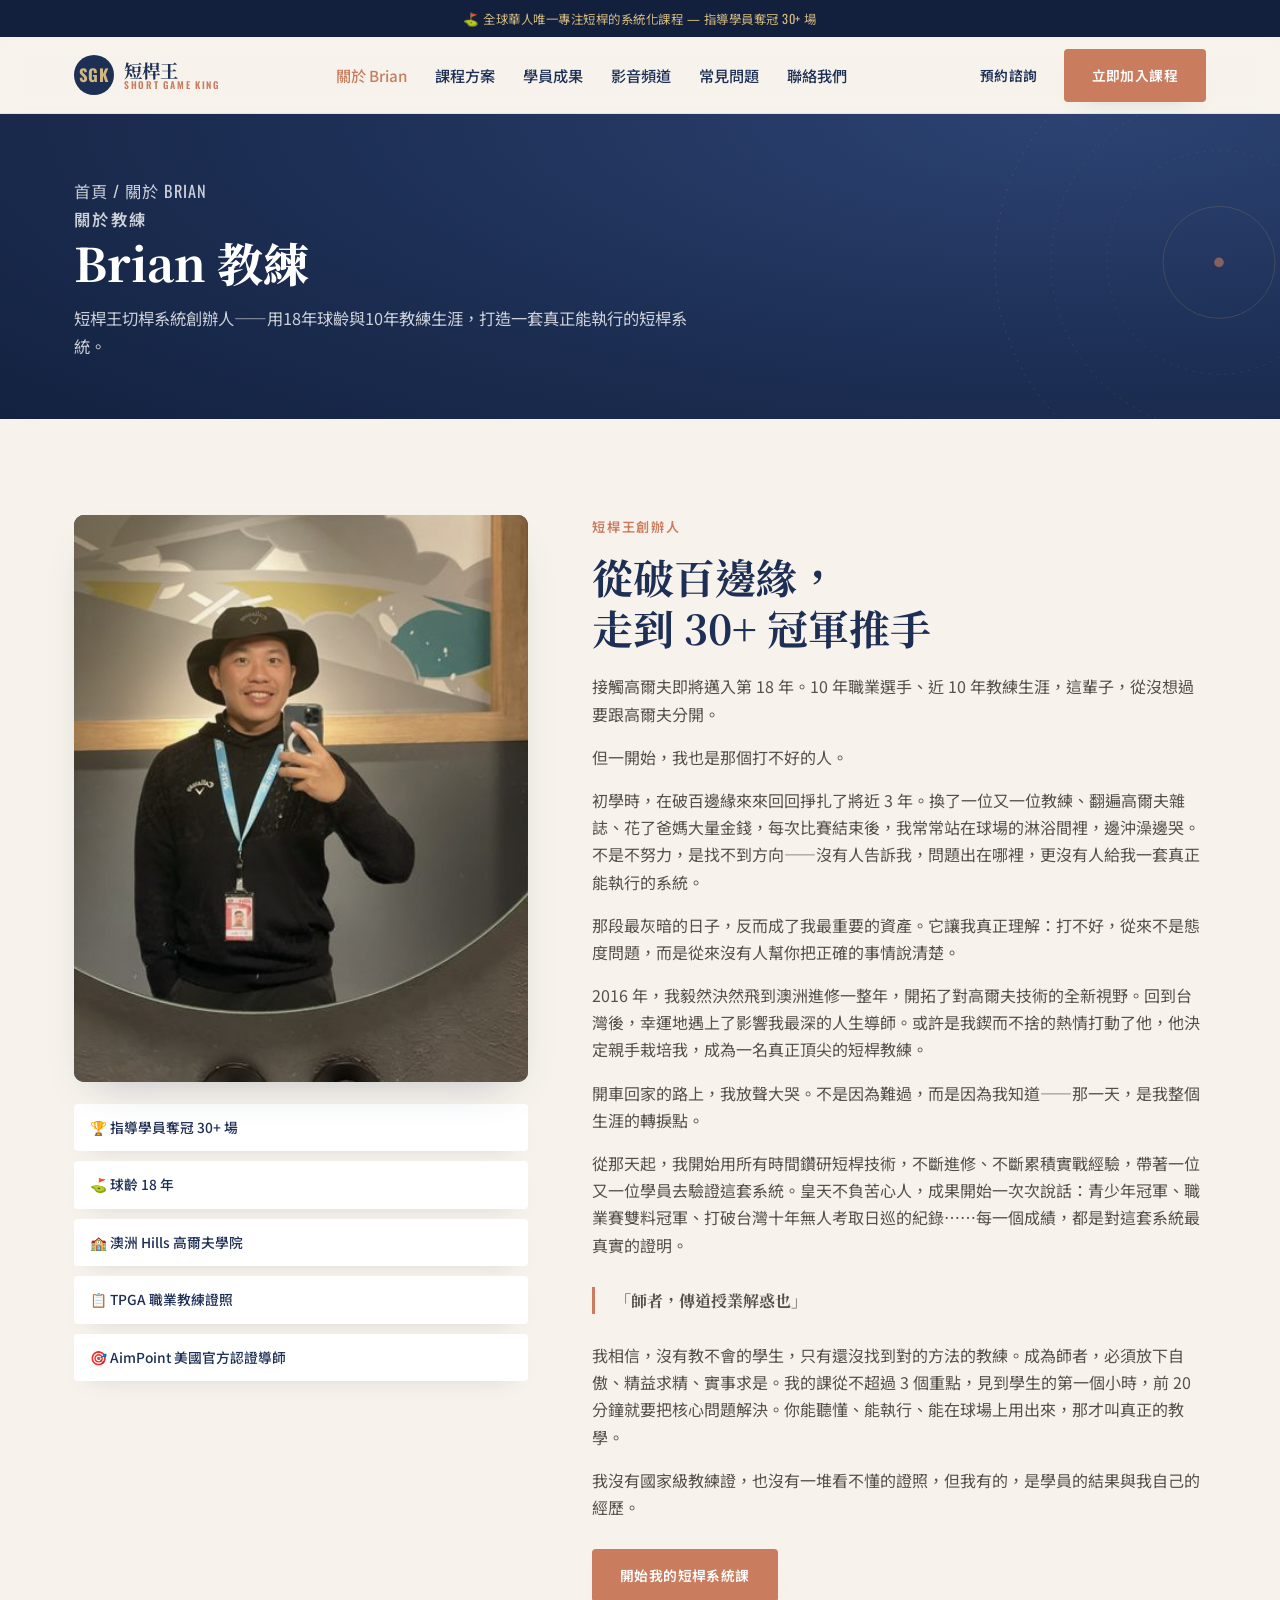
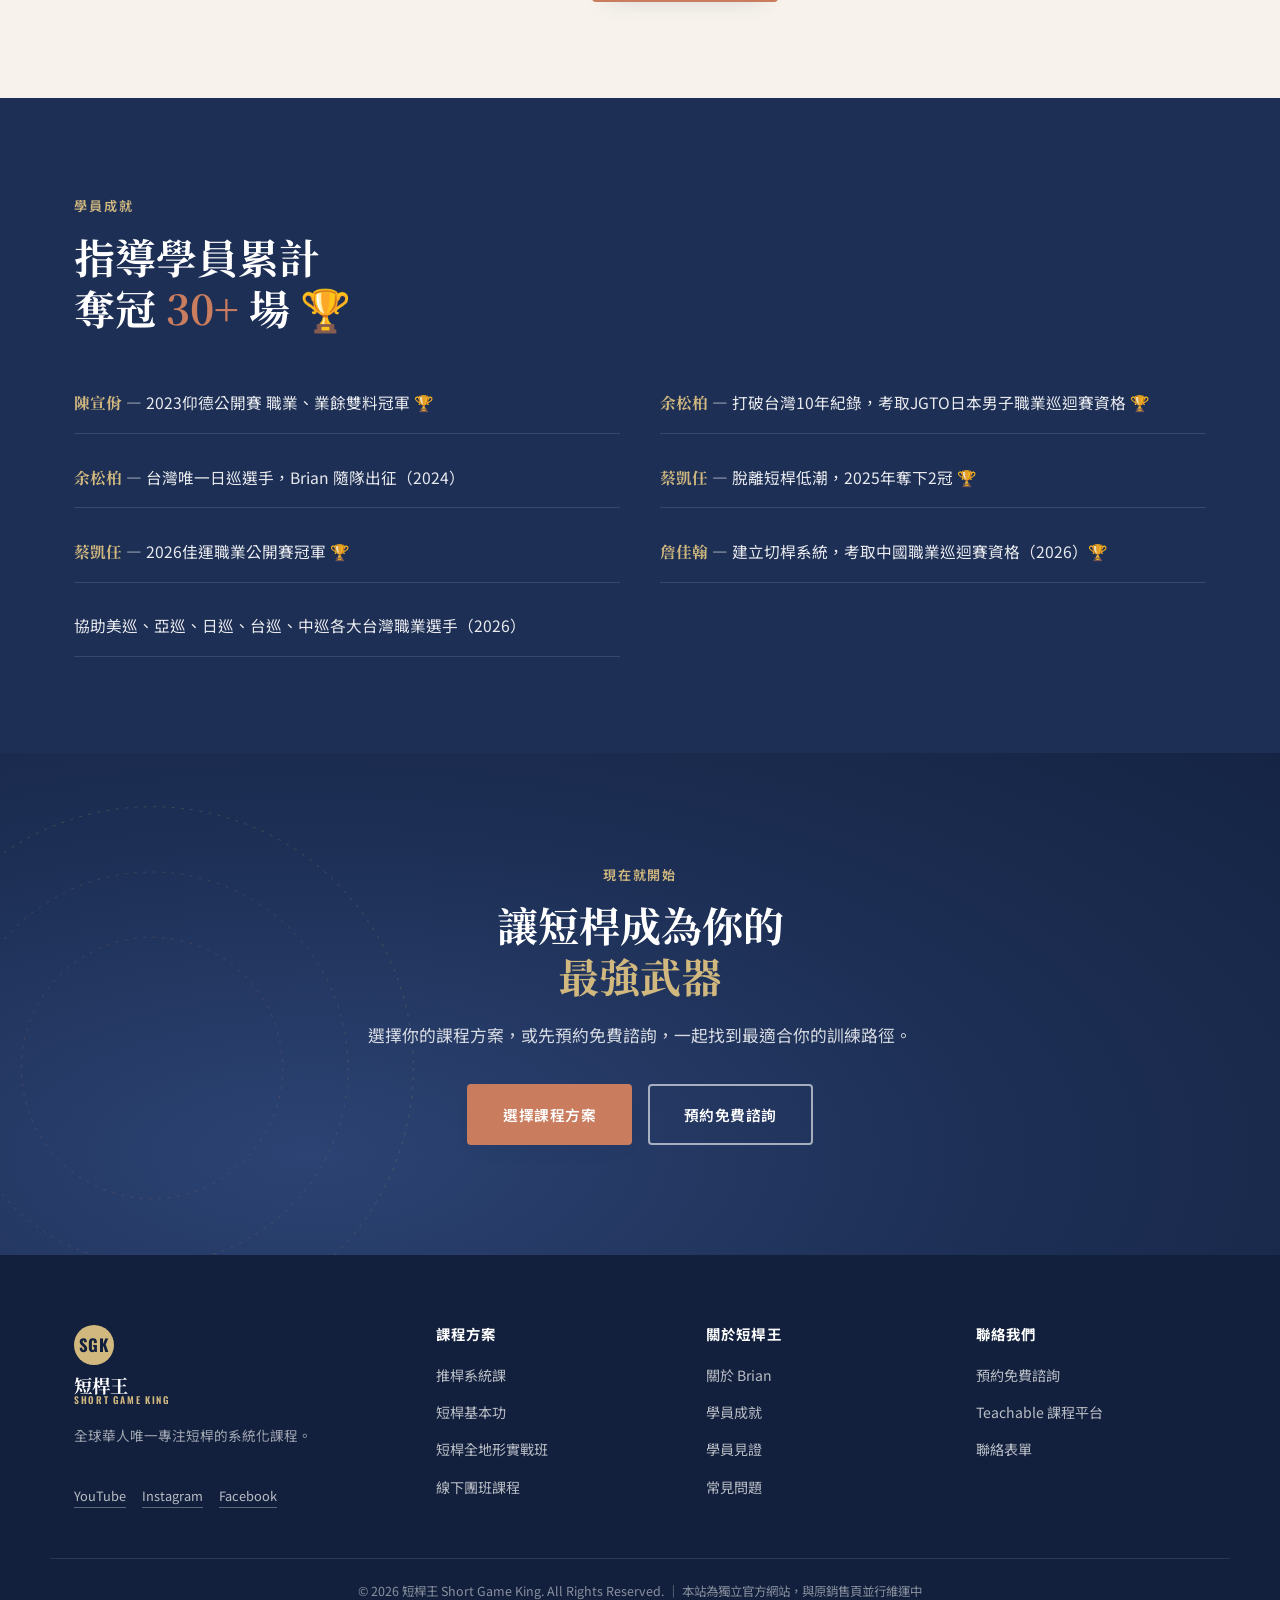
==== commit 2c4ab715: "Initial commit: Short Game King official website" ====
--- a/about.html
+++ b/about.html
@@ -74,8 +74,8 @@
 
   <section class="coach section">
     <div class="container coach-grid">
-      <div class="coach-media" aria-hidden="true">
-        <div class="coach-photo-frame"><span class="coach-photo-placeholder">Brian<br>教練照片</span></div>
+      <div class="coach-media">
+        <div class="coach-photo-frame"><img src="assets/images/brian-coach.jpg" alt="Brian 教練"></div>
         <div class="coach-badges">
           <span>🏆 指導學員奪冠 30+ 場</span>
           <span>⛳ 球齡 18 年</span>
--- a/assets/css/style.css
+++ b/assets/css/style.css
@@ -256,33 +256,46 @@
    Pricing / Courses
    ========================================================== */
 .courses{ background: var(--white); }
-.pricing-grid{ display:grid; grid-template-columns: repeat(3,1fr); gap: 26px; margin-top: 50px; align-items: stretch; }
-.price-card{ position:relative; background: var(--cream); border-radius: var(--radius-lg); padding: 34px 28px 30px; display:flex; flex-direction:column; border: 1px solid rgba(29,47,85,.08); }
-.price-card--featured{ background: linear-gradient(165deg, var(--navy) 0%, var(--navy-deep) 100%); color: var(--white); box-shadow: 0 30px 60px -24px rgba(29,47,85,.5); transform: translateY(-10px); }
+.pricing-grid{ display:flex; flex-direction:column; gap: 22px; margin-top: 50px; }
+.price-card{
+  position:relative; background: var(--cream); border-radius: var(--radius-lg);
+  padding: 30px 34px; display:flex; flex-direction:row; align-items:center; gap: 34px;
+  border: 1px solid rgba(29,47,85,.08);
+}
+.price-card--featured{ background: linear-gradient(115deg, var(--navy) 0%, var(--navy-deep) 100%); color: var(--white); box-shadow: 0 30px 60px -24px rgba(29,47,85,.5); }
 .price-card--featured .price-name, .price-card--featured .price-desc{ color: var(--white); }
 .price-card--featured .price-sub, .price-card--featured .price-note{ color: rgba(255,255,255,.68); }
 .price-card--featured .price-features li{ color: rgba(255,255,255,.92); border-color: rgba(255,255,255,.14); }
 .price-card--featured .price-features li::before{ color: var(--gold-light); }
-.price-badge{ position:absolute; top:-14px; left:28px; background: var(--terracotta); color:#fff; font-family: var(--font-utility); font-size:.72rem; letter-spacing:.08em; text-transform:uppercase; padding: 6px 14px; border-radius: 999px; font-weight:600; }
-.price-name{ font-size:1.4rem; margin-bottom: 4px; }
-.price-sub{ font-size:.84rem; color: var(--ink-soft); margin-bottom: 18px; }
+.price-badge{ position:absolute; top:-14px; left:34px; background: var(--terracotta); color:#fff; font-family: var(--font-utility); font-size:.72rem; letter-spacing:.08em; text-transform:uppercase; padding: 6px 14px; border-radius: 999px; font-weight:600; }
+
+.price-col-head{ flex: 0 0 220px; }
+.price-col-body{ flex: 1 1 auto; min-width:0; }
+.price-col-action{ flex: 0 0 220px; display:flex; flex-direction:column; align-items:stretch; gap:10px; }
+
+.price-name{ font-size:1.3rem; margin-bottom: 4px; }
+.price-sub{ font-size:.82rem; color: var(--ink-soft); margin-bottom: 16px; }
 .price-tag{ display:flex; align-items:baseline; gap:4px; margin-bottom:2px; }
-.price-currency{ font-family: var(--font-utility); font-size:1.2rem; color: var(--terracotta); font-weight:600; }
+.price-currency{ font-family: var(--font-utility); font-size:1.1rem; color: var(--terracotta); font-weight:600; }
 .price-card--featured .price-currency{ color: var(--gold-light); }
-.price-num{ font-family: var(--font-utility); font-size:2.6rem; font-weight:700; }
-.price-unit{ font-family: var(--font-utility); font-size:.85rem; color: var(--ink-soft); }
+.price-num{ font-family: var(--font-utility); font-size:2.2rem; font-weight:700; }
+.price-unit{ font-family: var(--font-utility); font-size:.82rem; color: var(--ink-soft); }
 .price-card--featured .price-unit{ color: rgba(255,255,255,.68); }
-.price-note{ font-size:.78rem; color: var(--ink-soft); margin-bottom: 18px; }
-.price-desc{ font-size:.92rem; color: var(--ink-soft); margin-bottom: 22px; }
-.price-features{ margin-bottom: 26px; flex-grow:1; }
-.price-features li{ padding: 9px 0 9px 26px; position:relative; font-size:.9rem; border-top: 1px solid rgba(29,47,85,.08); }
-.price-features li:first-child{ border-top:none; }
-.price-features li::before{ content:"✓"; position:absolute; left:0; top:9px; color: var(--terracotta); font-weight:700; }
+.price-note{ font-size:.76rem; color: var(--ink-soft); }
+.price-desc{ font-size:.92rem; color: var(--ink-soft); margin-bottom: 16px; }
+.price-features{ display:flex; flex-wrap:wrap; column-gap: 22px; row-gap: 6px; }
+.price-features li{ padding: 4px 0 4px 22px; position:relative; font-size:.86rem; flex: 0 0 auto; }
+.price-features li::before{ content:"✓"; position:absolute; left:0; top:4px; color: var(--terracotta); font-weight:700; }
 .price-card .btn{ width:100%; justify-content:center; }
-.price-upgrade{ font-size:.78rem; color: rgba(255,255,255,.75); margin: 14px 0 0; text-align:center; }
-@media (max-width: 980px){
-  .pricing-grid{ grid-template-columns: 1fr; max-width:460px; margin-inline:auto; }
-  .price-card--featured{ transform:none; order:-1; }
+.price-upgrade{ font-size:.74rem; color: rgba(255,255,255,.75); margin:0; text-align:center; }
+
+@media (max-width: 1080px){
+  .price-features{ flex-direction:column; }
+}
+@media (max-width: 860px){
+  .price-card{ flex-direction:column; align-items:stretch; text-align:left; }
+  .price-col-head, .price-col-action{ flex-basis:auto; }
+  .price-badge{ position:static; display:inline-block; margin-bottom:14px; }
 }
 
 /* ---------- Compare table ---------- */
@@ -315,7 +328,8 @@
 .coach{ background: var(--cream); }
 .coach-grid{ display:grid; grid-template-columns: 0.85fr 1.15fr; gap: 64px; align-items:start; }
 .coach-photo-frame{ aspect-ratio: 4/5; border-radius: var(--radius-lg); background: linear-gradient(155deg, var(--navy) 0%, var(--navy-tint) 100%); display:flex; align-items:center; justify-content:center; box-shadow: var(--shadow-card); position:relative; overflow:hidden; }
-.coach-photo-frame::after{ content:""; position:absolute; inset:0; background: radial-gradient(circle at 30% 20%, rgba(201,164,92,.25), transparent 60%); }
+.coach-photo-frame::after{ content:""; position:absolute; inset:0; background: radial-gradient(circle at 30% 20%, rgba(201,164,92,.18), transparent 60%); pointer-events:none; }
+.coach-photo-frame img{ width:100%; height:100%; object-fit:cover; object-position: center 20%; display:block; }
 .coach-photo-placeholder{ color: rgba(255,255,255,.75); font-family: var(--font-utility); text-align:center; letter-spacing:.08em; font-size:.95rem; text-transform:uppercase; z-index:1; }
 .coach-badges{ display:flex; flex-direction:column; gap:10px; margin-top: 22px; }
 .coach-badges span{ background: var(--white); padding: 12px 16px; border-radius: var(--radius); font-size:.86rem; box-shadow: var(--shadow-soft); color: var(--navy); font-weight:500; }
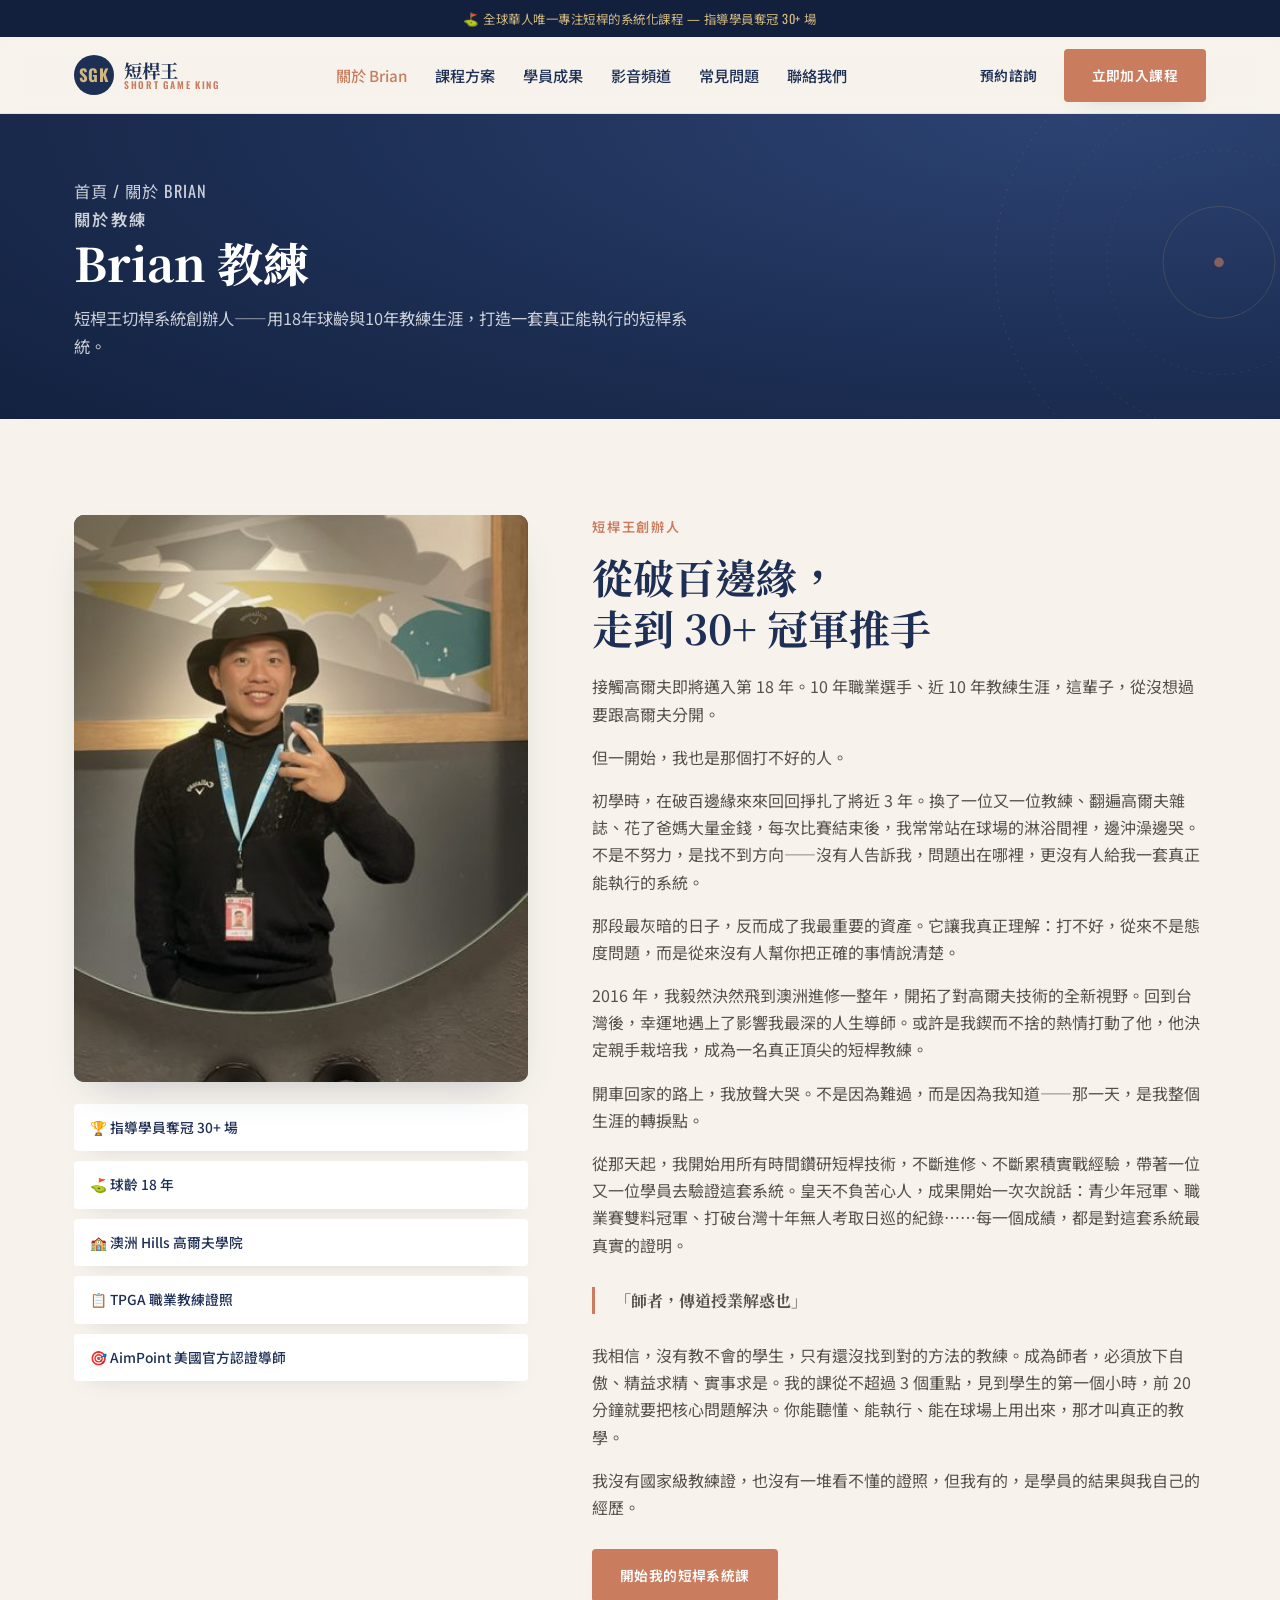
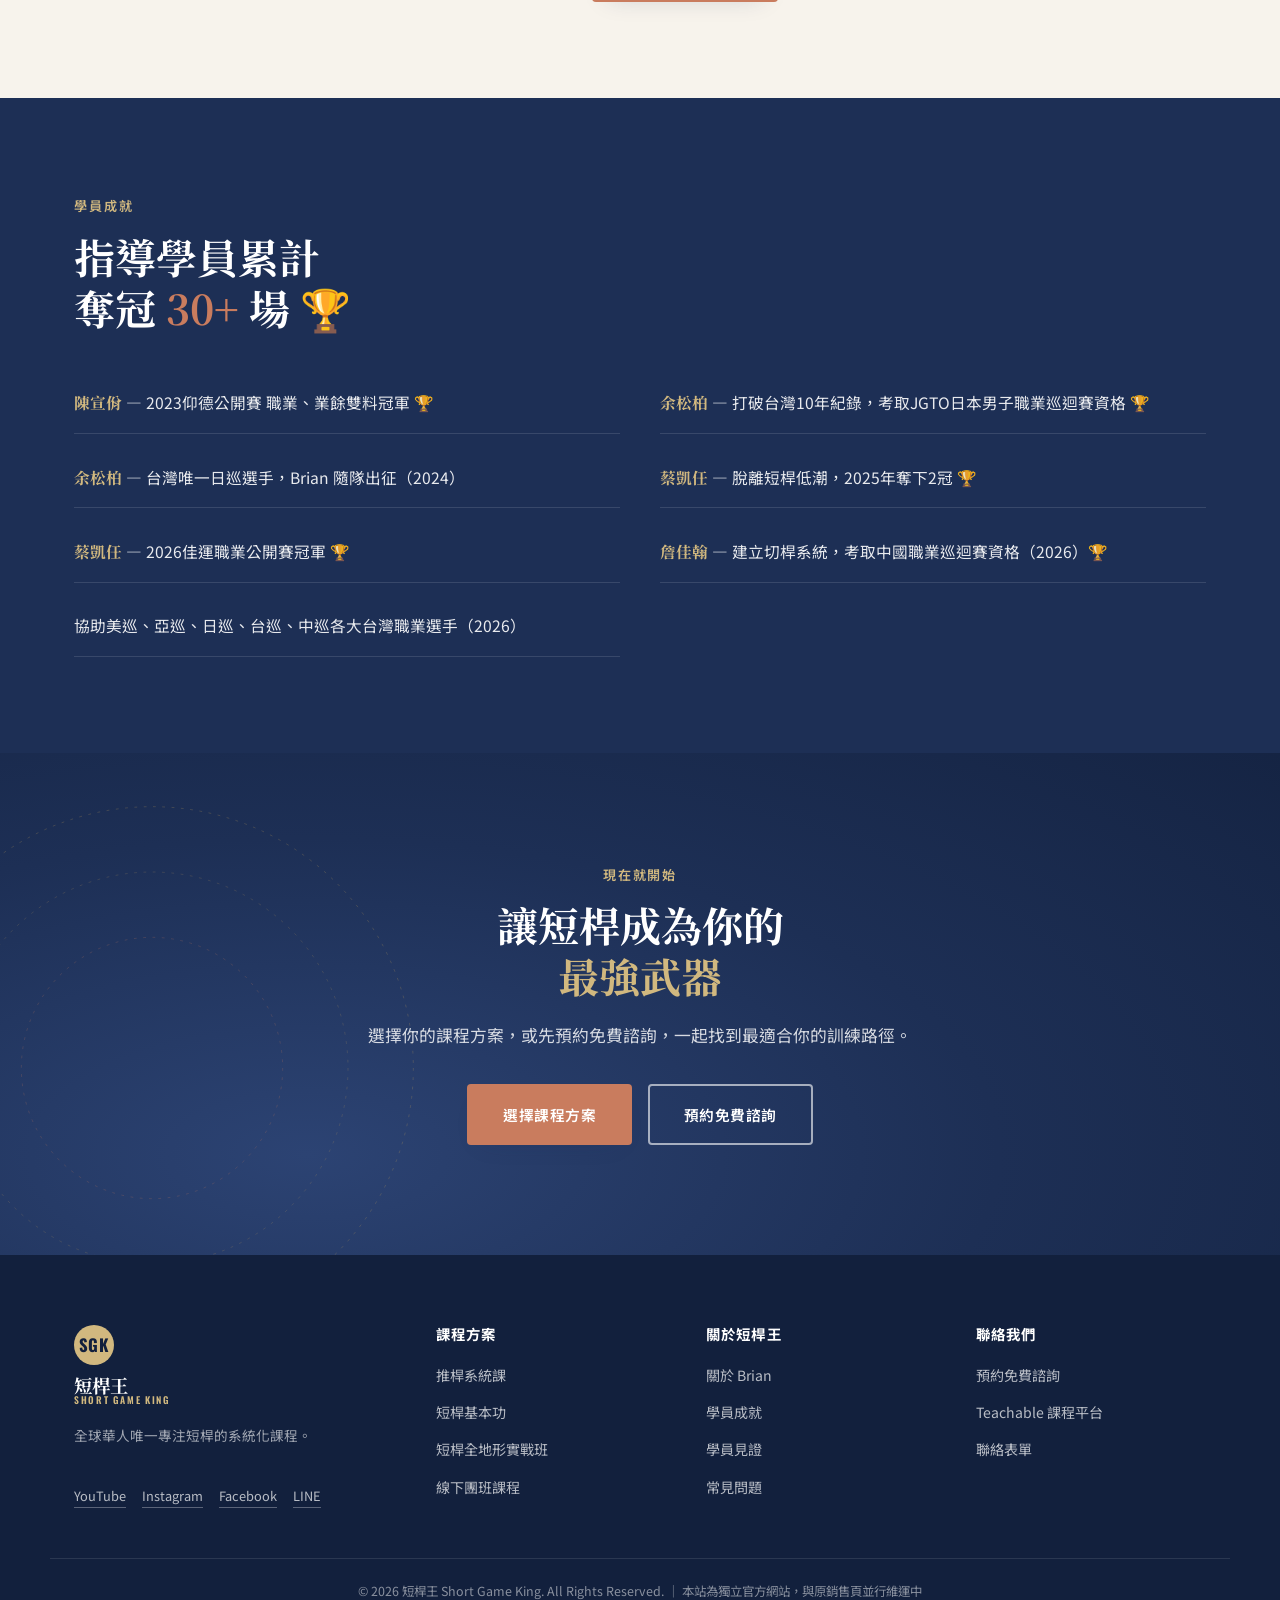
==== commit db27028c: "Update: Add all social media links (YouTube, Instagram, Facebook, LINE) to all pages" ====
--- a/about.html
+++ b/about.html
@@ -150,6 +150,7 @@
         <li><a href="#" id="footer-youtube">YouTube</a></li>
         <li><a href="#" id="footer-instagram">Instagram</a></li>
         <li><a href="#" id="footer-facebook">Facebook</a></li>
+        <li><a href="https://lin.ee/q3Zmr3o" target="_blank" rel="noopener">LINE</a></li>
       </ul>
     </div>
     <div class="footer-col">
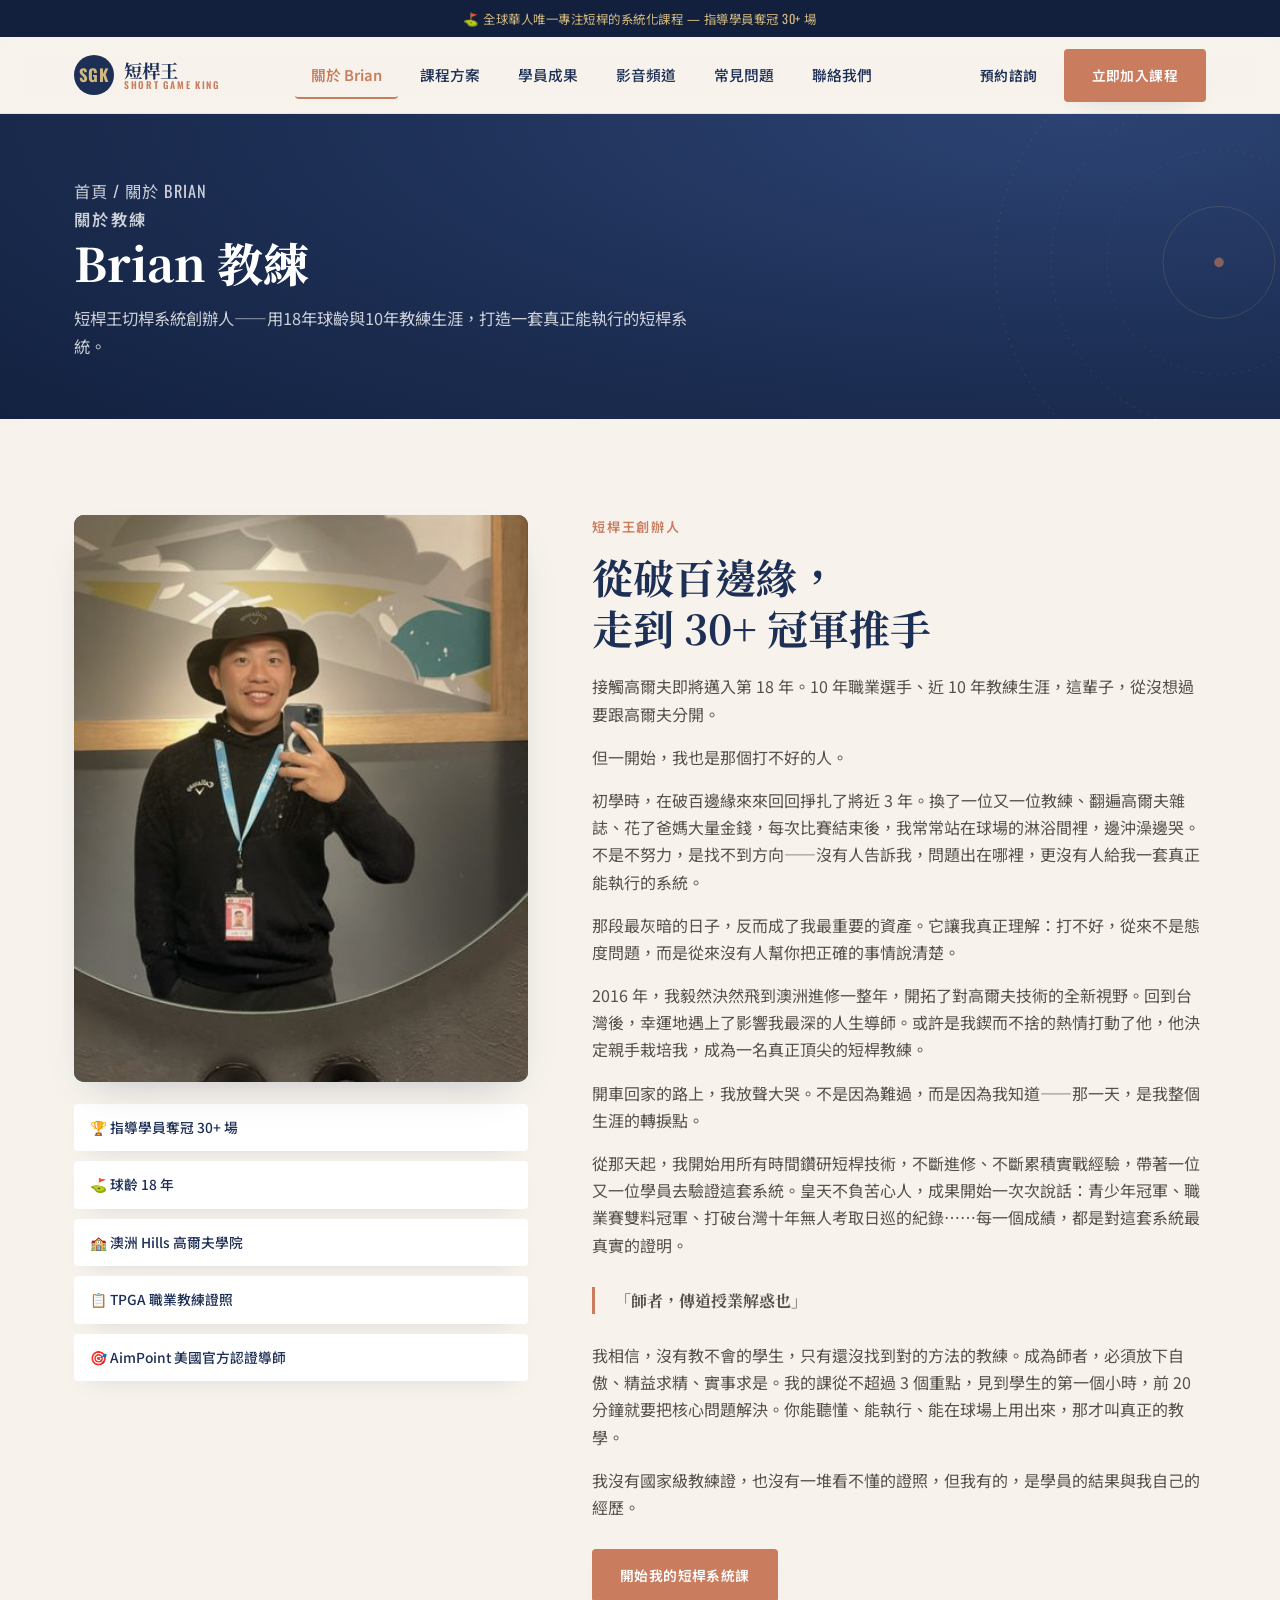
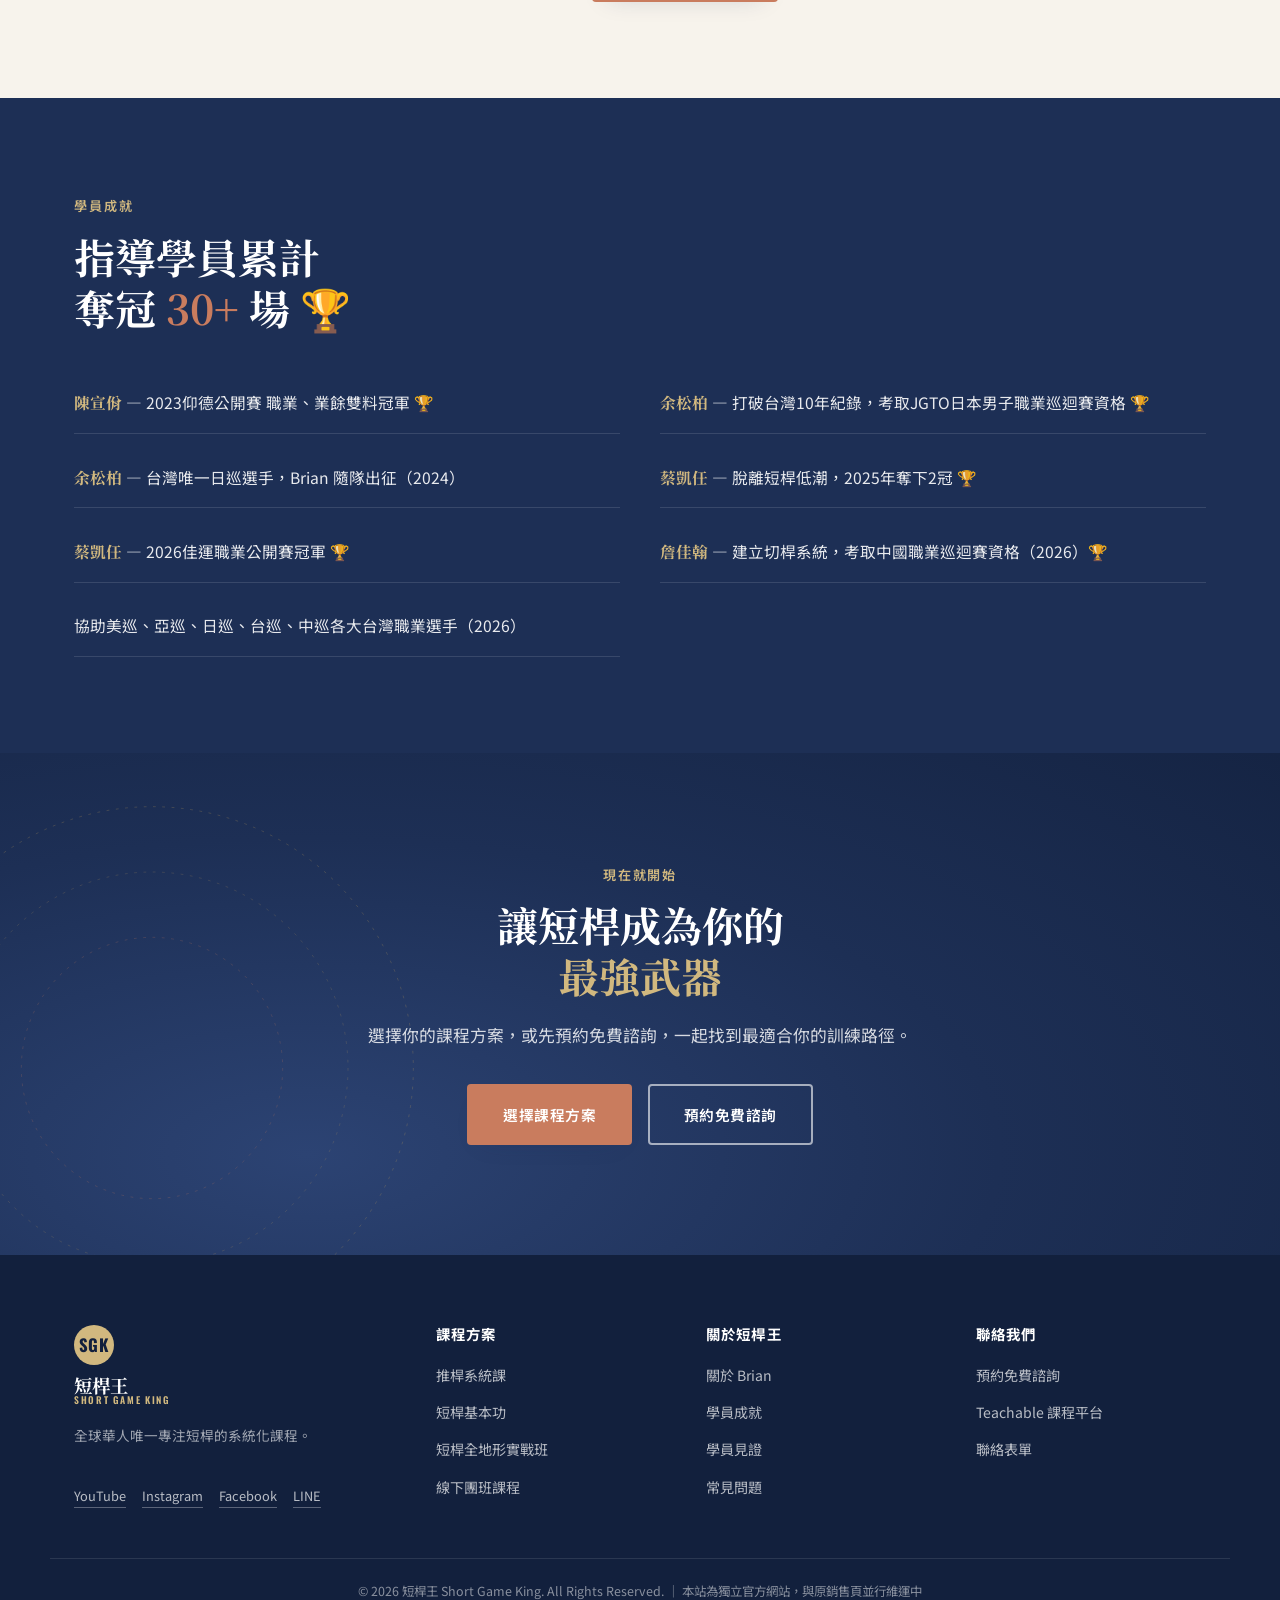
==== commit 0dd44b75: "Fix: Add cache-busting version to script.js on all pages to force reload" ====
--- a/about.html
+++ b/about.html
@@ -147,10 +147,10 @@
       <span class="brand-text">短桿王<em>SHORT GAME KING</em></span>
       <p>全球華人唯一專注短桿的系統化課程。</p>
       <ul class="footer-social">
-        <li><a href="#" id="footer-youtube">YouTube</a></li>
-        <li><a href="#" id="footer-instagram">Instagram</a></li>
-        <li><a href="#" id="footer-facebook">Facebook</a></li>
-        <li><a href="https://lin.ee/q3Zmr3o" target="_blank" rel="noopener">LINE</a></li>
+        <li><a href="#" id="footer-youtube" onclick="return false;">YouTube</a></li>
+        <li><a href="#" id="footer-instagram" onclick="return false;">Instagram</a></li>
+        <li><a href="#" id="footer-facebook" onclick="return false;">Facebook</a></li>
+        <li><a href="#" id="footer-line" onclick="return false;">LINE</a></li>
       </ul>
     </div>
     <div class="footer-col">
@@ -187,6 +187,6 @@
 
 <a href="contact.html" class="sticky-cta">預約免費諮詢</a>
 
-<script src="assets/js/script.js"></script>
+<script src="assets/js/script.js?v=20260811"></script>
 </body>
 </html>
--- a/assets/css/style.css
+++ b/assets/css/style.css
@@ -117,18 +117,27 @@
 .brand-text{ font-family: var(--font-display); font-weight:700; font-size:1.15rem; color: var(--navy); display:flex; flex-direction:column; line-height:1.1; }
 .brand-text em{ font-style:normal; font-family: var(--font-utility); font-size:.6rem; letter-spacing:.18em; color: var(--terracotta); font-weight:600; }
 
-.main-nav ul{ display:flex; gap: 28px; }
+.main-nav ul{ display:flex; gap: 6px; align-items:center; }
 .main-nav > ul > li{ position:relative; }
-.main-nav a{ font-size:.95rem; font-weight:500; color: var(--navy); padding:8px 0; }
-.main-nav > ul > li > a:hover, .main-nav a.is-active{ color: var(--terracotta); }
+.main-nav a{
+  font-size:.92rem; font-weight:500; color: var(--navy);
+  padding: 10px 16px; border-radius: 4px;
+  transition: all .18s ease;
+  display: inline-block;
+  white-space: nowrap;
+}
+.main-nav > ul > li > a{ border-bottom: 2px solid transparent; }
+.main-nav > ul > li > a:hover{ color: var(--terracotta); border-bottom-color: var(--terracotta); }
+.main-nav a.is-active{ color: var(--terracotta); border-bottom-color: var(--terracotta); font-weight:600; }
 .has-dropdown .dropdown{
-  position:absolute; top: 100%; left:50%; transform: translateX(-50%);
+  position:absolute; top: 100%; left:0;
   background: var(--white); border-radius: var(--radius-lg); box-shadow: var(--shadow-card);
-  padding: 10px; min-width: 220px; opacity:0; visibility:hidden; translate: 0 6px;
+  padding: 8px; min-width: 200px; opacity:0; visibility:hidden; translate: 0 6px;
   transition: opacity .18s ease, translate .18s ease, visibility .18s ease;
+  z-index: 100;
 }
 .has-dropdown:hover .dropdown, .has-dropdown:focus-within .dropdown{ opacity:1; visibility:visible; translate:0 0; }
-.dropdown li a{ display:block; padding: 9px 12px; border-radius: 6px; font-size:.88rem; }
+.dropdown li a{ display:block; padding: 10px 14px; border-radius: 4px; font-size:.88rem; white-space: nowrap; }
 .dropdown li a:hover{ background: var(--cream); color: var(--terracotta); }
 
 .header-cta{ display:flex; align-items:center; gap: 10px; flex-shrink:0; }
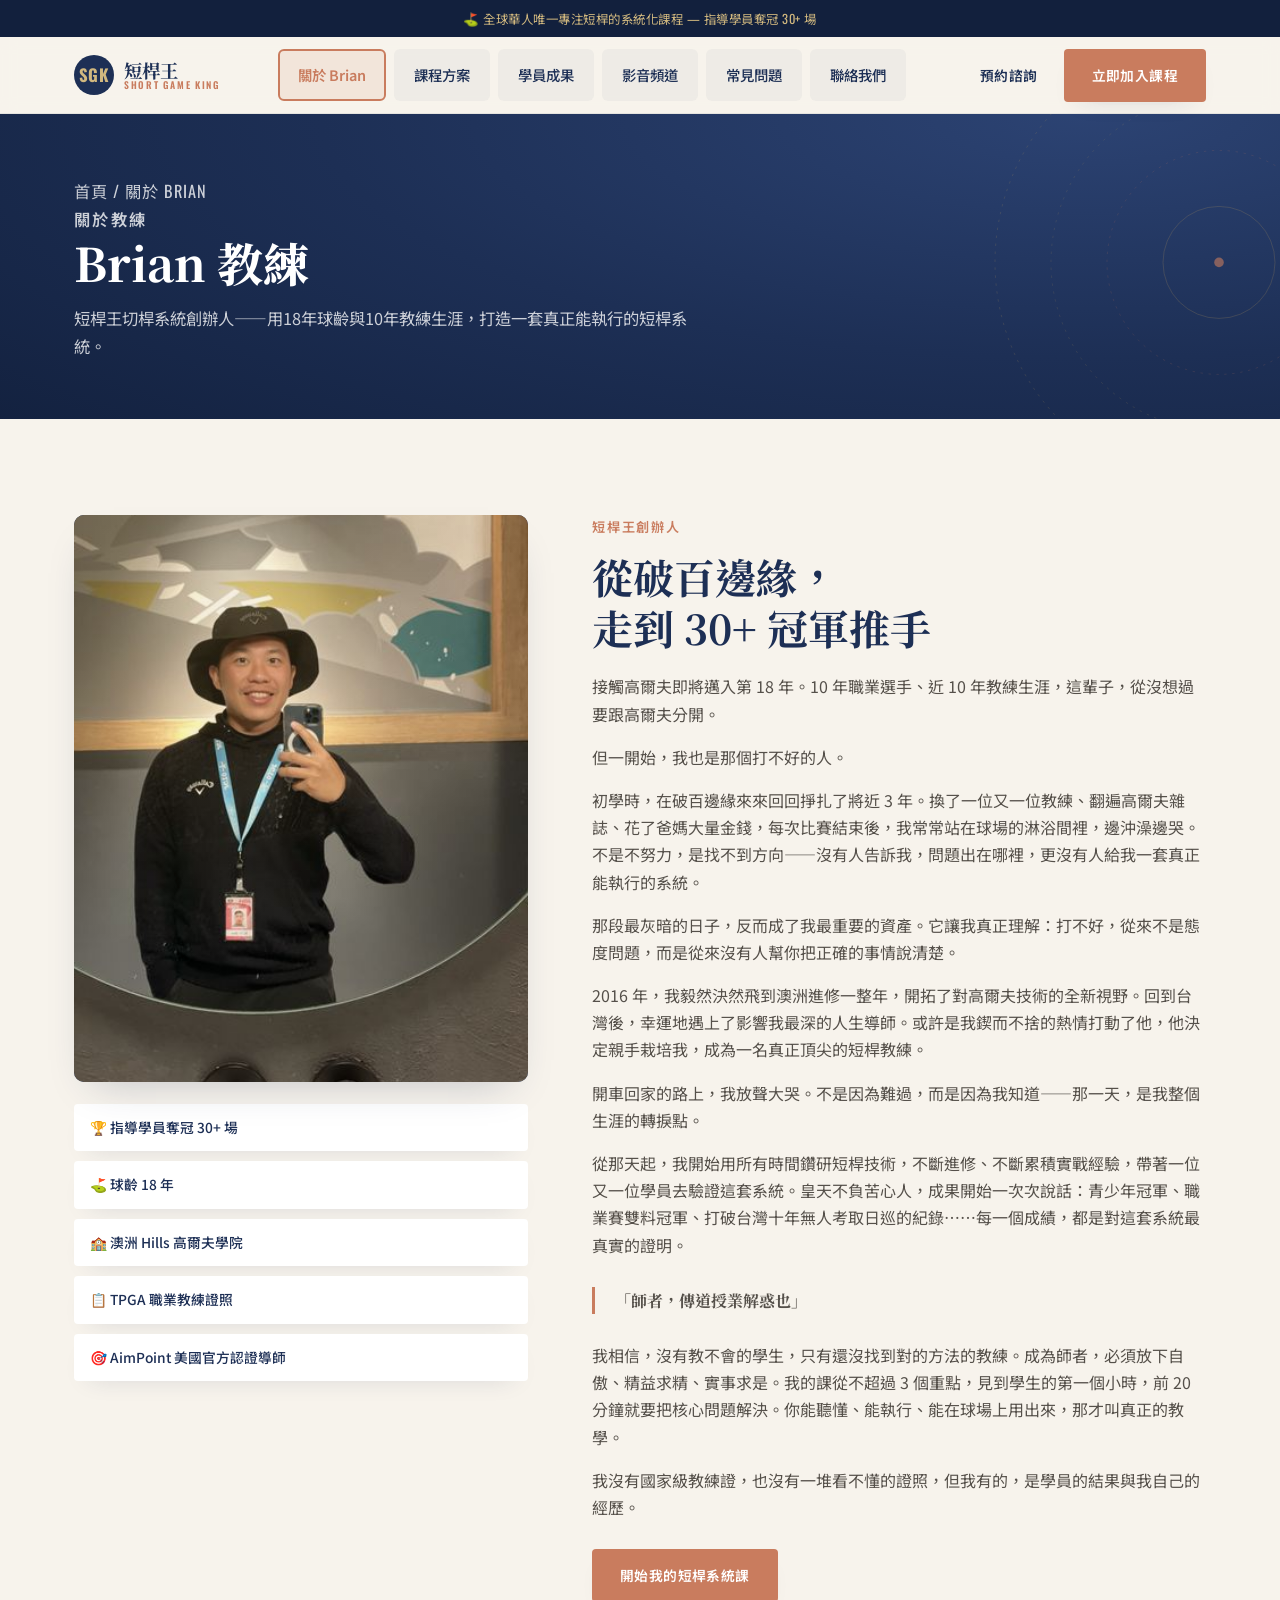
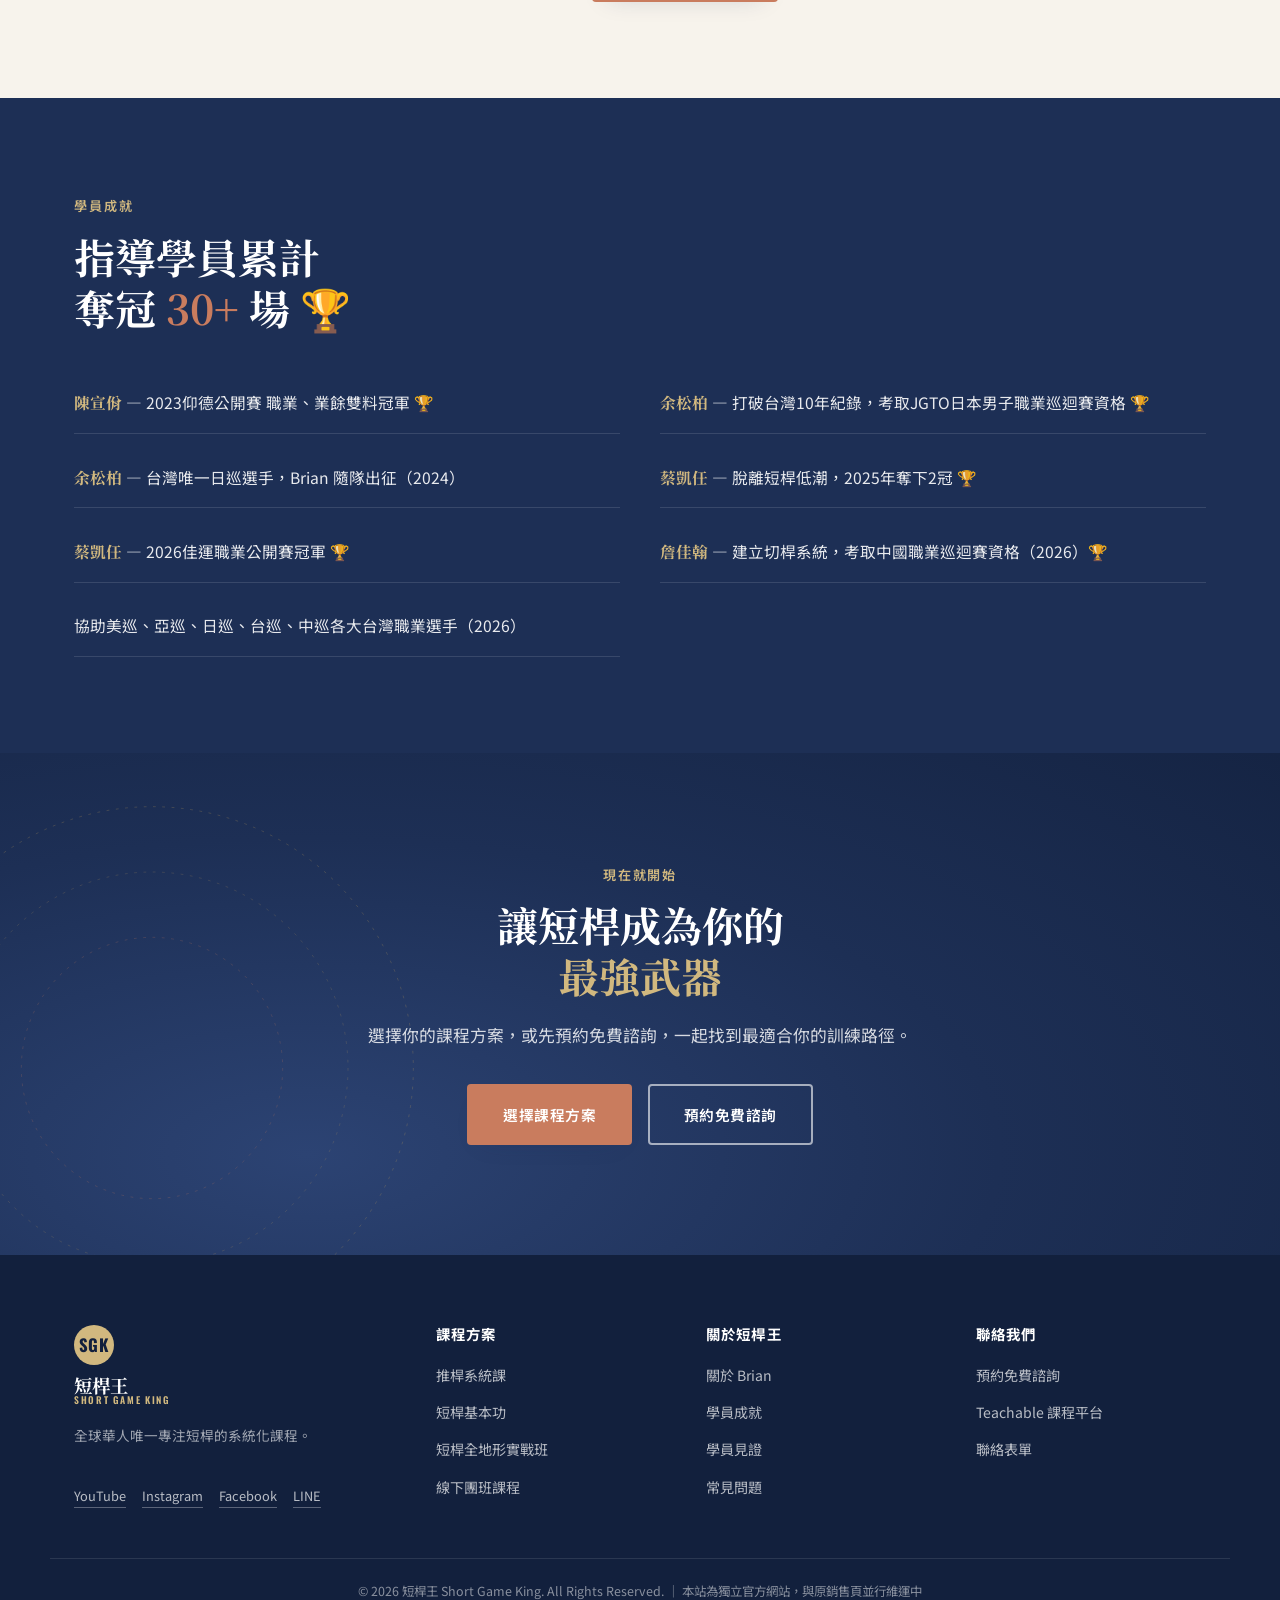
==== commit bfbc54d8: "Style & Fix: Improve navigation menu styling and add CSS cache-busting version" ====
--- a/about.html
+++ b/about.html
@@ -9,7 +9,7 @@
 <link rel="preconnect" href="https://fonts.googleapis.com">
 <link rel="preconnect" href="https://fonts.gstatic.com" crossorigin>
 <link href="https://fonts.googleapis.com/css2?family=Noto+Serif+TC:wght@500;700;900&family=Noto+Sans+TC:wght@400;500;700&family=Oswald:wght@400;500;600;700&display=swap" rel="stylesheet">
-<link rel="stylesheet" href="assets/css/style.css">
+<link rel="stylesheet" href="assets/css/style.css?v=20260811">
 </head>
 <body class="">
 <div class="announce-bar">
--- a/assets/css/style.css
+++ b/assets/css/style.css
@@ -117,18 +117,31 @@
 .brand-text{ font-family: var(--font-display); font-weight:700; font-size:1.15rem; color: var(--navy); display:flex; flex-direction:column; line-height:1.1; }
 .brand-text em{ font-style:normal; font-family: var(--font-utility); font-size:.6rem; letter-spacing:.18em; color: var(--terracotta); font-weight:600; }
 
-.main-nav ul{ display:flex; gap: 6px; align-items:center; }
+.main-nav ul{ display:flex; gap: 8px; align-items:center; }
 .main-nav > ul > li{ position:relative; }
 .main-nav a{
-  font-size:.92rem; font-weight:500; color: var(--navy);
-  padding: 10px 16px; border-radius: 4px;
-  transition: all .18s ease;
+  font-size:.9rem; font-weight:500; color: var(--navy);
+  padding: 12px 18px; border-radius: 6px;
+  transition: all .2s ease;
   display: inline-block;
   white-space: nowrap;
-}
-.main-nav > ul > li > a{ border-bottom: 2px solid transparent; }
-.main-nav > ul > li > a:hover{ color: var(--terracotta); border-bottom-color: var(--terracotta); }
-.main-nav a.is-active{ color: var(--terracotta); border-bottom-color: var(--terracotta); font-weight:600; }
+  background: transparent;
+  border: 2px solid transparent;
+}
+.main-nav > ul > li > a{
+  background: rgba(29,47,85,.04);
+}
+.main-nav > ul > li > a:hover{
+  background: rgba(201,124,94,.08);
+  color: var(--terracotta);
+  border-color: var(--terracotta);
+}
+.main-nav a.is-active{
+  background: rgba(201,124,94,.12);
+  color: var(--terracotta);
+  border-color: var(--terracotta);
+  font-weight:600;
+}
 .has-dropdown .dropdown{
   position:absolute; top: 100%; left:0;
   background: var(--white); border-radius: var(--radius-lg); box-shadow: var(--shadow-card);
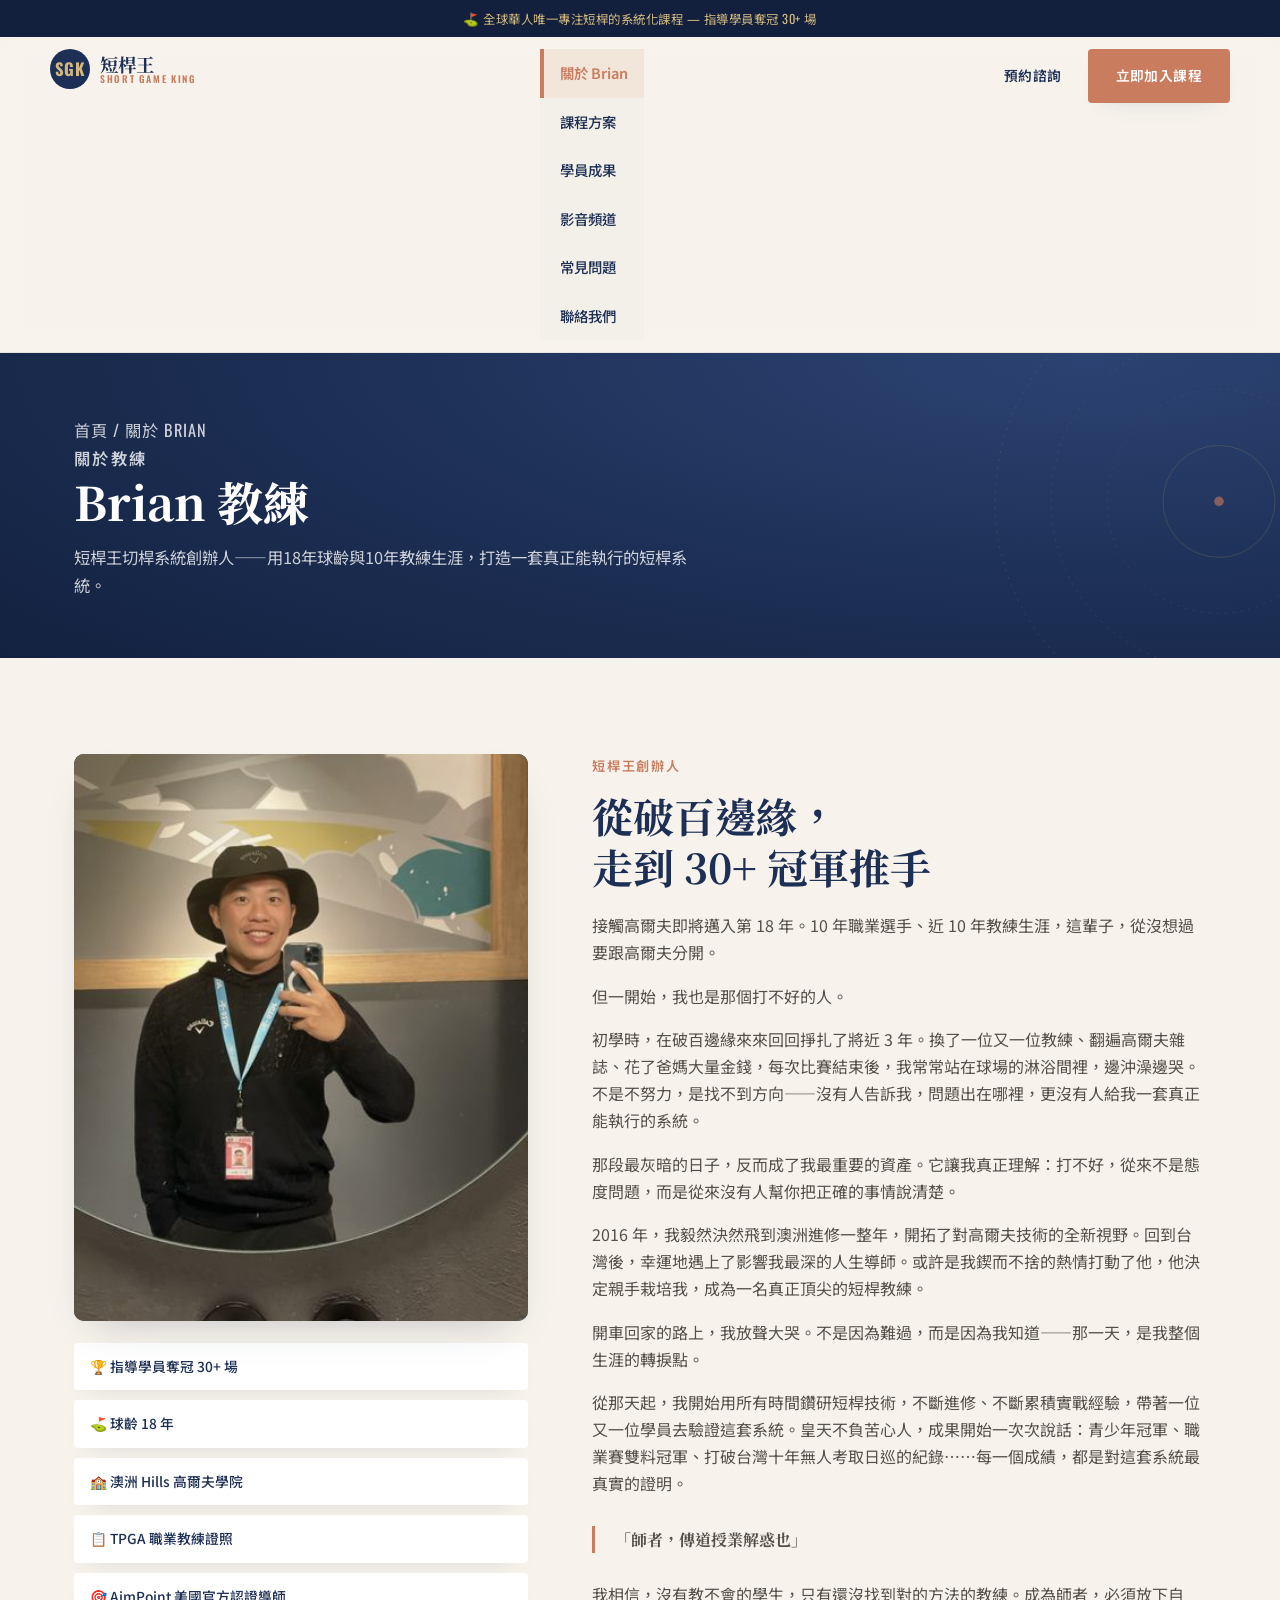
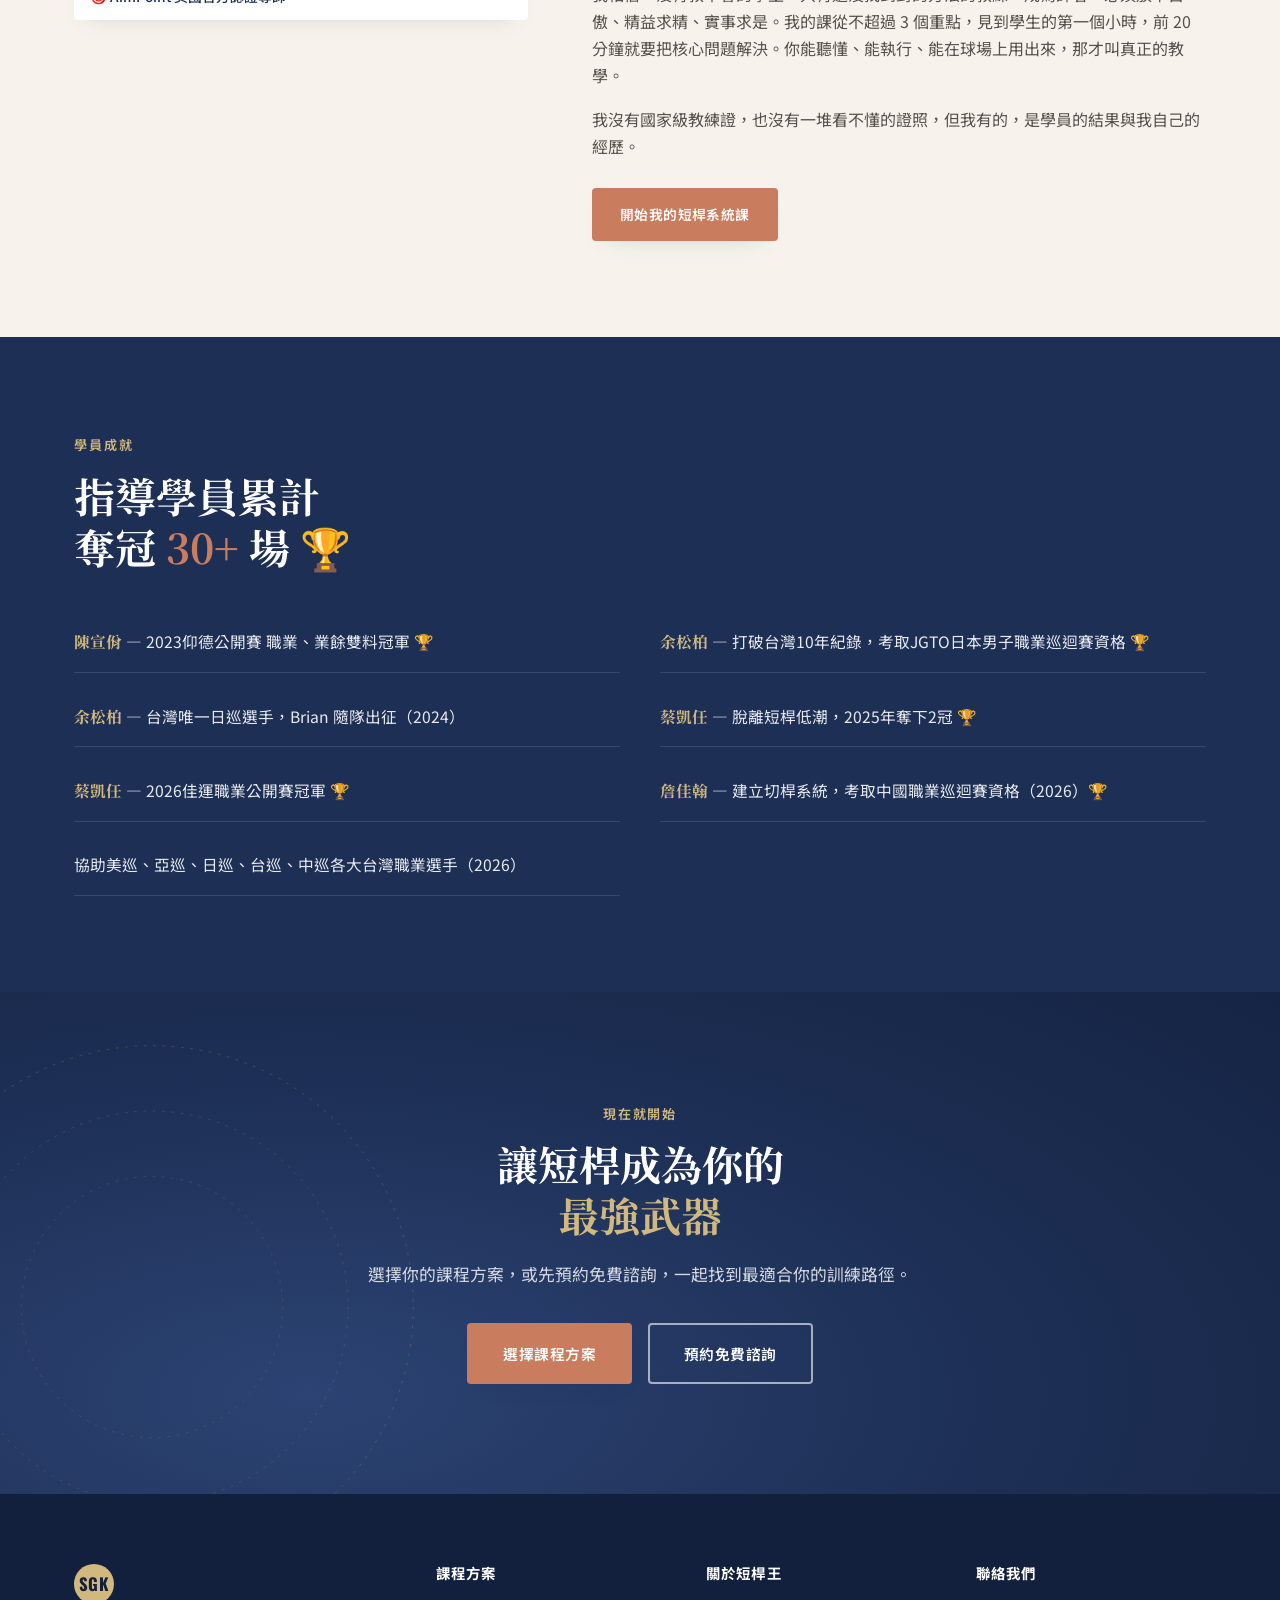
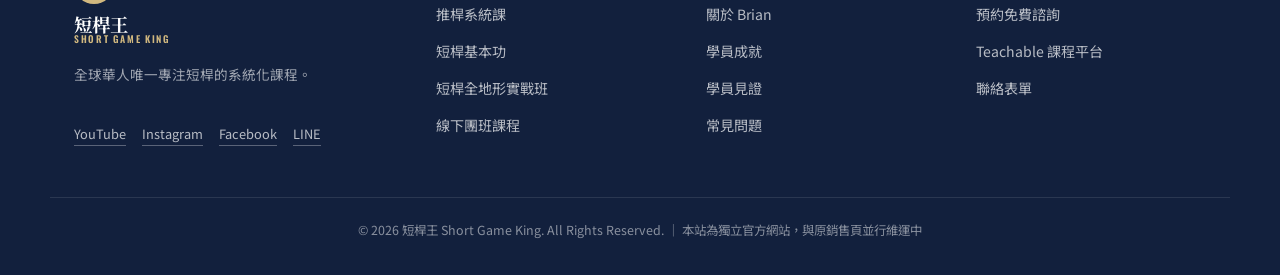
==== commit 516e6927: "Force cache clear: Update all version timestamps" ====
--- a/about.html
+++ b/about.html
@@ -9,7 +9,7 @@
 <link rel="preconnect" href="https://fonts.googleapis.com">
 <link rel="preconnect" href="https://fonts.gstatic.com" crossorigin>
 <link href="https://fonts.googleapis.com/css2?family=Noto+Serif+TC:wght@500;700;900&family=Noto+Sans+TC:wght@400;500;700&family=Oswald:wght@400;500;600;700&display=swap" rel="stylesheet">
-<link rel="stylesheet" href="assets/css/style.css?v=20260811">
+<link rel="stylesheet" href="assets/css/style.css?v=1786423031">
 </head>
 <body class="">
 <div class="announce-bar">
@@ -187,6 +187,6 @@
 
 <a href="contact.html" class="sticky-cta">預約免費諮詢</a>
 
-<script src="assets/js/script.js?v=20260811"></script>
+<script src="assets/js/script.js?v=1786423031"></script>
 </body>
 </html>
--- a/assets/css/style.css
+++ b/assets/css/style.css
@@ -106,7 +106,7 @@
   background: rgba(247,243,236,.92); backdrop-filter: blur(8px);
   border-bottom: 1px solid rgba(29,47,85,.08);
 }
-.header-inner{ display:flex; align-items:center; justify-content:space-between; gap: 24px; height: 76px; }
+.header-inner{ display:flex; align-items:flex-start; justify-content:space-between; gap: 24px; height: auto; padding: 12px 0; }
 .brand{ display:flex; align-items:center; gap:10px; flex-shrink:0; }
 .brand-mark{
   font-family: var(--font-utility); font-weight:700; font-size:1.05rem;
@@ -117,29 +117,33 @@
 .brand-text{ font-family: var(--font-display); font-weight:700; font-size:1.15rem; color: var(--navy); display:flex; flex-direction:column; line-height:1.1; }
 .brand-text em{ font-style:normal; font-family: var(--font-utility); font-size:.6rem; letter-spacing:.18em; color: var(--terracotta); font-weight:600; }
 
-.main-nav ul{ display:flex; gap: 8px; align-items:center; }
-.main-nav > ul > li{ position:relative; }
+.main-nav{
+  display: block !important;
+  flex: 0 0 auto !important;
+}
+.main-nav ul{ display:flex !important; flex-direction:column !important; gap: 0 !important; align-items:stretch !important; width: auto; }
+.main-nav > ul > li{ position:relative; display: block; }
 .main-nav a{
   font-size:.9rem; font-weight:500; color: var(--navy);
-  padding: 12px 18px; border-radius: 6px;
+  padding: 12px 16px; border-radius: 0;
   transition: all .2s ease;
-  display: inline-block;
+  display: block;
   white-space: nowrap;
   background: transparent;
-  border: 2px solid transparent;
+  border-left: 4px solid transparent;
 }
 .main-nav > ul > li > a{
-  background: rgba(29,47,85,.04);
+  background: rgba(29,47,85,.02);
 }
 .main-nav > ul > li > a:hover{
-  background: rgba(201,124,94,.08);
+  background: rgba(201,124,94,.1);
   color: var(--terracotta);
-  border-color: var(--terracotta);
+  border-left-color: var(--terracotta);
 }
 .main-nav a.is-active{
   background: rgba(201,124,94,.12);
   color: var(--terracotta);
-  border-color: var(--terracotta);
+  border-left-color: var(--terracotta);
   font-weight:600;
 }
 .has-dropdown .dropdown{
